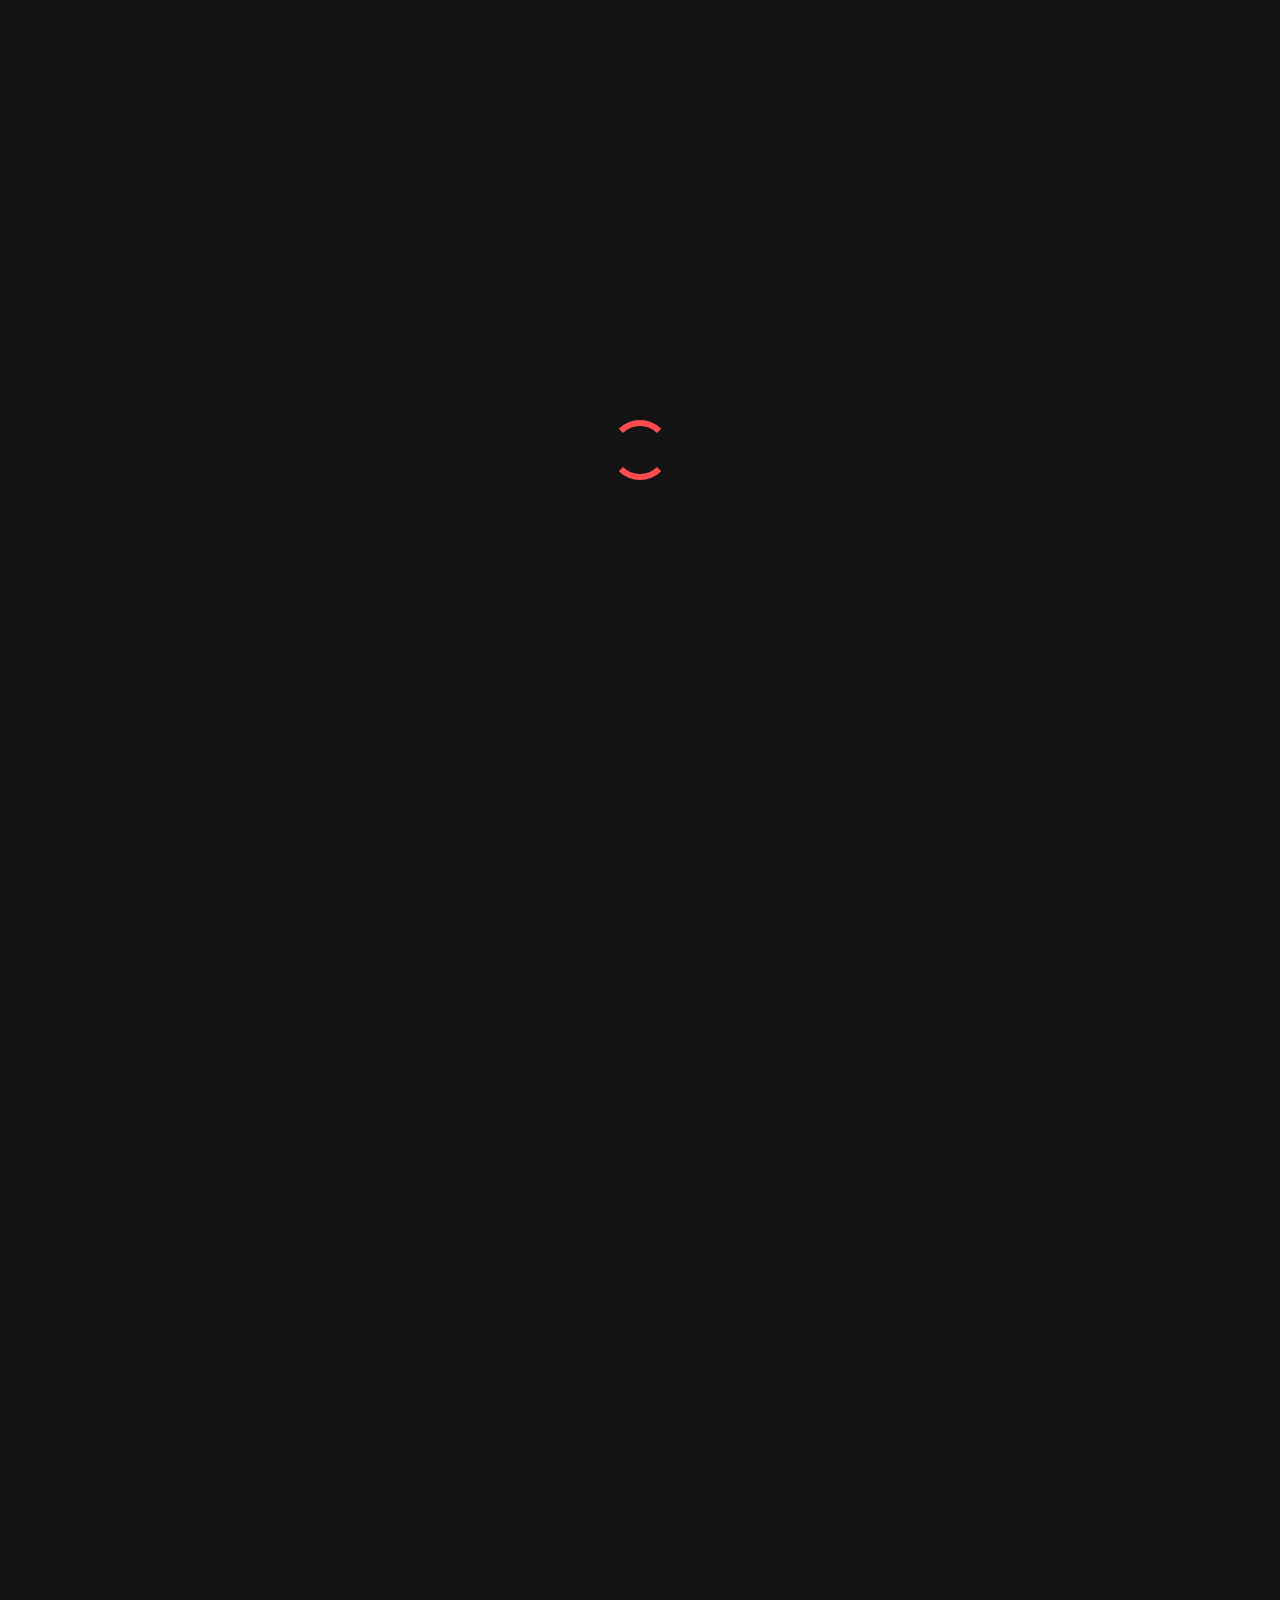
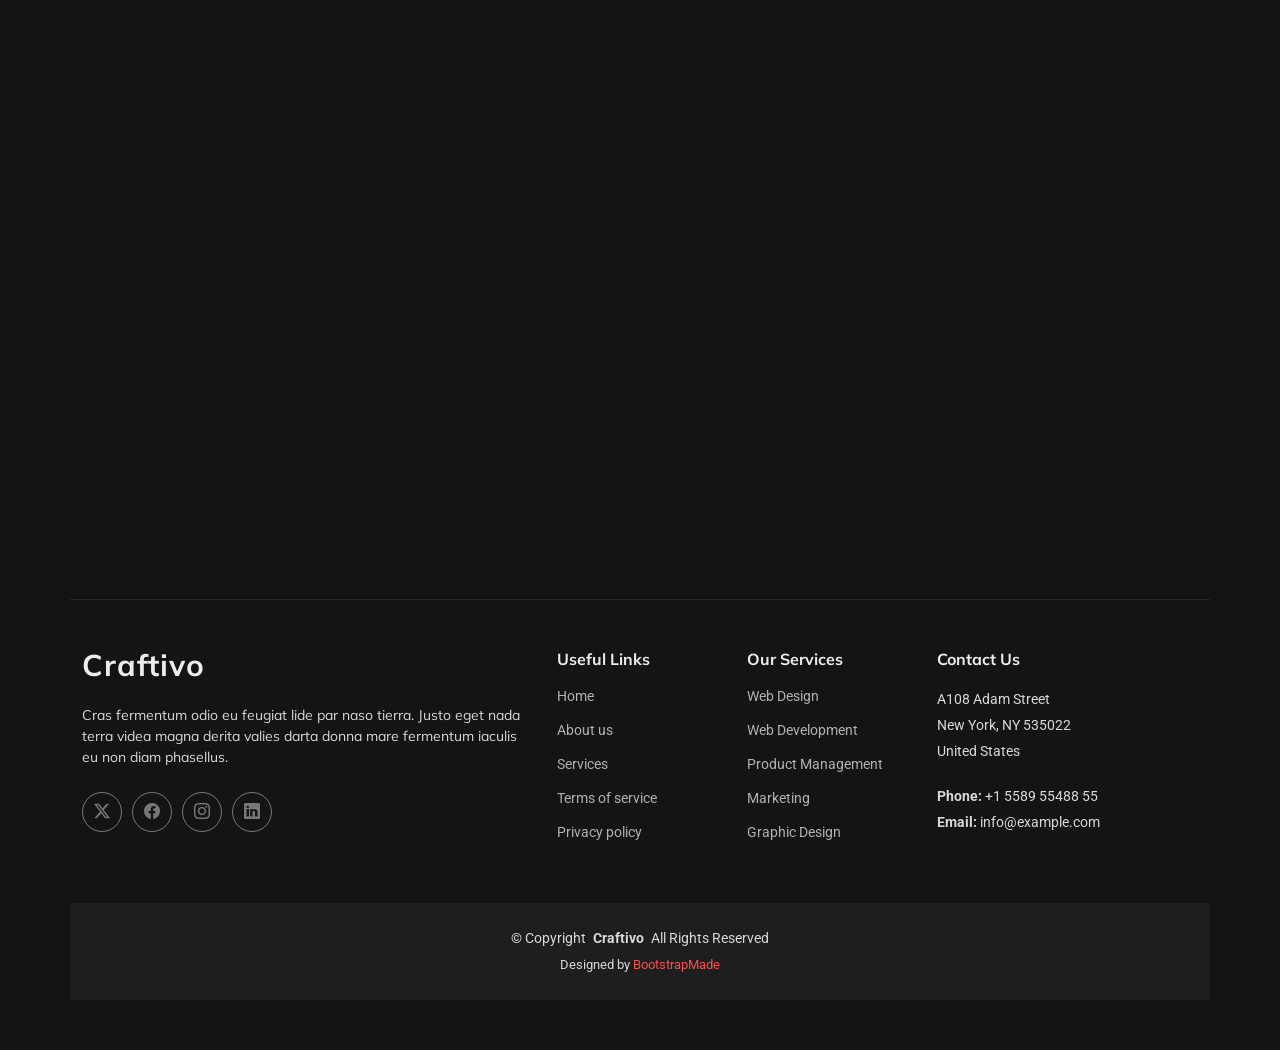
==== service-details.html @ 7c4aa11c "first commit" ====
<!DOCTYPE html>
<html lang="en">

<head>
  <meta charset="utf-8">
  <meta content="width=device-width, initial-scale=1.0" name="viewport">
  <title>Service Details - Craftivo Bootstrap Template</title>
  <meta name="description" content="">
  <meta name="keywords" content="">

  <!-- Favicons -->
  <link href="assets/img/favicon.png" rel="icon">
  <link href="assets/img/apple-touch-icon.png" rel="apple-touch-icon">

  <!-- Fonts -->
  <link href="https://fonts.googleapis.com" rel="preconnect">
  <link href="https://fonts.gstatic.com" rel="preconnect" crossorigin>
  <link href="https://fonts.googleapis.com/css2?family=Roboto:ital,wght@0,100;0,300;0,400;0,500;0,700;0,900;1,100;1,300;1,400;1,500;1,700;1,900&family=Raleway:ital,wght@0,100;0,200;0,300;0,400;0,500;0,600;0,700;0,800;0,900;1,100;1,200;1,300;1,400;1,500;1,600;1,700;1,800;1,900&family=Mulish:ital,wght@0,200;0,300;0,400;0,500;0,600;0,700;0,800;0,900;1,200;1,300;1,400;1,500;1,600;1,700;1,800;1,900&display=swap" rel="stylesheet">

  <!-- Vendor CSS Files -->
  <link href="assets/vendor/bootstrap/css/bootstrap.min.css" rel="stylesheet">
  <link href="assets/vendor/bootstrap-icons/bootstrap-icons.css" rel="stylesheet">
  <link href="assets/vendor/aos/aos.css" rel="stylesheet">
  <link href="assets/vendor/glightbox/css/glightbox.min.css" rel="stylesheet">
  <link href="assets/vendor/swiper/swiper-bundle.min.css" rel="stylesheet">

  <!-- Main CSS File -->
  <link href="assets/css/main.css" rel="stylesheet">

  <!-- =======================================================
  * Template Name: Craftivo
  * Template URL: https://bootstrapmade.com/craftivo-bootstrap-portfolio-template/
  * Updated: Oct 04 2025 with Bootstrap v5.3.8
  * Author: BootstrapMade.com
  * License: https://bootstrapmade.com/license/
  ======================================================== -->
</head>

<body class="service-details-page">

  <header id="header" class="header d-flex align-items-center sticky-top">
    <div class="container-fluid container-xl position-relative d-flex align-items-center">

      <a href="index.html" class="logo d-flex align-items-center me-auto">
        <!-- Uncomment the line below if you also wish to use an image logo -->
        <!-- <img src="assets/img/logo.webp" alt=""> -->
        <h1 class="sitename">Craftivo</h1>
      </a>

      <nav id="navmenu" class="navmenu">
        <ul>
          <li><a href="#hero">Home</a></li>
          <li><a href="#about">About</a></li>
          <li><a href="#resume">Resume</a></li>
          <li><a href="#services">Services</a></li>
          <li><a href="#portfolio">Portfolio</a></li>
          <li class="dropdown"><a href="#"><span>Dropdown</span> <i class="bi bi-chevron-down toggle-dropdown"></i></a>
            <ul>
              <li><a href="#">Dropdown 1</a></li>
              <li class="dropdown"><a href="#"><span>Deep Dropdown</span> <i class="bi bi-chevron-down toggle-dropdown"></i></a>
                <ul>
                  <li><a href="#">Deep Dropdown 1</a></li>
                  <li><a href="#">Deep Dropdown 2</a></li>
                  <li><a href="#">Deep Dropdown 3</a></li>
                  <li><a href="#">Deep Dropdown 4</a></li>
                  <li><a href="#">Deep Dropdown 5</a></li>
                </ul>
              </li>
              <li><a href="#">Dropdown 2</a></li>
              <li><a href="#">Dropdown 3</a></li>
              <li><a href="#">Dropdown 4</a></li>
            </ul>
          </li>
          <li><a href="#contact">Contact</a></li>
        </ul>
        <i class="mobile-nav-toggle d-xl-none bi bi-list"></i>
      </nav>

      <a class="btn-getstarted" href="#about">Get Started</a>

    </div>
  </header>

  <main class="main">

    <!-- Page Title -->
    <div class="page-title light-background">
      <div class="container">
        <nav class="breadcrumbs">
          <ol>
            <li><a href="index.html">Home</a></li>
            <li class="current">Service Details</li>
          </ol>
        </nav>
        <h1>Service Details</h1>
      </div>
    </div><!-- End Page Title -->

    <!-- Service Details Section -->
    <section id="service-details" class="service-details section">

      <div class="container" data-aos="fade-up" data-aos-delay="100">

        <div class="row">

          <div class="col-lg-4 order-lg-2">

            <div class="sticky-sidebar">

              <div class="service-card" data-aos="fade-left" data-aos-delay="200">
                <div class="card-header">
                  <div class="service-icon">
                    <i class="bi bi-code-square"></i>
                  </div>
                  <h3>Web Development</h3>
                  <p class="service-tagline">Full-Stack Solutions</p>
                </div>
                <div class="card-body">
                  <div class="price-tag">
                    <span class="label">Starting at</span>
                    <span class="price">$2,500</span>
                  </div>
                  <ul class="quick-info">
                    <li>
                      <i class="bi bi-clock"></i>
                      <span>4-6 weeks delivery</span>
                    </li>
                    <li>
                      <i class="bi bi-arrow-repeat"></i>
                      <span>Unlimited revisions</span>
                    </li>
                    <li>
                      <i class="bi bi-shield-check"></i>
                      <span>60 days support</span>
                    </li>
                  </ul>
                  <div class="cta-buttons">
                    <a href="#" class="btn-primary">Start Project</a>
                    <a href="#" class="btn-secondary">Schedule Call</a>
                  </div>
                </div>
              </div>

              <div class="contact-card" data-aos="fade-left" data-aos-delay="300">
                <h4>Have Questions?</h4>
                <p>Let's discuss your project requirements and how I can help.</p>
                <div class="contact-methods">
                  <a href="mailto:hello@example.com" class="contact-item">
                    <i class="bi bi-envelope"></i>
                    <span>hello@example.com</span>
                  </a>
                  <a href="tel:+15551234567" class="contact-item">
                    <i class="bi bi-telephone"></i>
                    <span>+1 (555) 123-4567</span>
                  </a>
                </div>
              </div>

            </div>

          </div>

          <div class="col-lg-8 order-lg-1">

            <div class="service-overview" data-aos="fade-up" data-aos-delay="200">
              <div class="overview-header">
                <span class="badge">Premium Service</span>
                <h2>Professional Web Development That Drives Results</h2>
              </div>
              <p class="lead-text">Transform your digital presence with custom web solutions built to perform. I specialize in creating high-performance websites that combine stunning design with powerful functionality, delivering exceptional user experiences that convert visitors into customers.</p>
            </div>

            <div class="service-image-showcase" data-aos="zoom-in" data-aos-delay="300">
              <img src="assets/img/services/services-1.webp" alt="Web Development" class="img-fluid main-image">
              <div class="image-overlay">
                <div class="tech-stack">
                  <span class="tech-item">React</span>
                  <span class="tech-item">Node.js</span>
                  <span class="tech-item">MongoDB</span>
                </div>
              </div>
            </div>

            <div class="features-grid" data-aos="fade-up" data-aos-delay="400">
              <h3 class="section-heading">What You Get</h3>
              <div class="row g-4">
                <div class="col-md-6">
                  <div class="feature-box">
                    <div class="icon-wrapper">
                      <i class="bi bi-layers"></i>
                    </div>
                    <h4>Modern Architecture</h4>
                    <p>Scalable, maintainable code structure using the latest web technologies and best practices for long-term success.</p>
                  </div>
                </div>
                <div class="col-md-6">
                  <div class="feature-box">
                    <div class="icon-wrapper">
                      <i class="bi bi-speedometer2"></i>
                    </div>
                    <h4>Lightning Fast</h4>
                    <p>Optimized performance with lazy loading, code splitting, and CDN integration for instant page loads.</p>
                  </div>
                </div>
                <div class="col-md-6">
                  <div class="feature-box">
                    <div class="icon-wrapper">
                      <i class="bi bi-phone-landscape"></i>
                    </div>
                    <h4>Responsive Design</h4>
                    <p>Pixel-perfect layouts that adapt seamlessly across all devices, from mobile phones to large desktop screens.</p>
                  </div>
                </div>
                <div class="col-md-6">
                  <div class="feature-box">
                    <div class="icon-wrapper">
                      <i class="bi bi-graph-up"></i>
                    </div>
                    <h4>SEO Optimized</h4>
                    <p>Search engine friendly structure with semantic HTML, meta tags, and performance optimizations built in.</p>
                  </div>
                </div>
              </div>
            </div>

            <div class="workflow-section" data-aos="fade-up" data-aos-delay="500">
              <h3 class="section-heading">Development Workflow</h3>
              <div class="timeline">
                <div class="timeline-item">
                  <div class="timeline-marker">1</div>
                  <div class="timeline-content">
                    <h4>Strategy &amp; Planning</h4>
                    <p>Duis aute irure dolor in reprehenderit in voluptate velit esse cillum dolore eu fugiat nulla pariatur. Excepteur sint occaecat cupidatat non proident.</p>
                    <span class="duration">1 week</span>
                  </div>
                </div>
                <div class="timeline-item">
                  <div class="timeline-marker">2</div>
                  <div class="timeline-content">
                    <h4>Design &amp; Prototyping</h4>
                    <p>Sed ut perspiciatis unde omnis iste natus error sit voluptatem accusantium doloremque laudantium, totam rem aperiam eaque ipsa quae.</p>
                    <span class="duration">1-2 weeks</span>
                  </div>
                </div>
                <div class="timeline-item">
                  <div class="timeline-marker">3</div>
                  <div class="timeline-content">
                    <h4>Development &amp; Testing</h4>
                    <p>At vero eos et accusamus et iusto odio dignissimos ducimus qui blanditiis praesentium voluptatum deleniti atque corrupti quos dolores.</p>
                    <span class="duration">2-3 weeks</span>
                  </div>
                </div>
                <div class="timeline-item">
                  <div class="timeline-marker">4</div>
                  <div class="timeline-content">
                    <h4>Launch &amp; Optimization</h4>
                    <p>Quis autem vel eum iure reprehenderit qui in ea voluptate velit esse quam nihil molestiae consequatur vel illum qui dolorem.</p>
                    <span class="duration">1 week</span>
                  </div>
                </div>
              </div>
            </div>

            <div class="testimonial-section" data-aos="fade-up" data-aos-delay="600">
              <div class="testimonial-card">
                <div class="stars">
                  <i class="bi bi-star-fill"></i>
                  <i class="bi bi-star-fill"></i>
                  <i class="bi bi-star-fill"></i>
                  <i class="bi bi-star-fill"></i>
                  <i class="bi bi-star-fill"></i>
                </div>
                <blockquote>
                  "Nemo enim ipsam voluptatem quia voluptas sit aspernatur aut odit aut fugit, sed quia consequuntur magni dolores eos qui ratione voluptatem sequi nesciunt. Exceptional work and outstanding communication throughout."
                </blockquote>
                <div class="client-info">
                  <img src="assets/img/person/person-m-5.webp" alt="Michael Chen" class="client-avatar">
                  <div class="client-details">
                    <h5>Michael Chen</h5>
                    <p>Founder, TechStart Inc.</p>
                  </div>
                </div>
              </div>
            </div>

            <div class="tech-details" data-aos="fade-up" data-aos-delay="700">
              <h3 class="section-heading">Technologies &amp; Tools</h3>
              <div class="tech-categories">
                <div class="tech-category">
                  <h5>Frontend</h5>
                  <div class="tech-tags">
                    <span>React</span>
                    <span>Vue.js</span>
                    <span>TypeScript</span>
                    <span>Tailwind CSS</span>
                    <span>SASS</span>
                  </div>
                </div>
                <div class="tech-category">
                  <h5>Backend</h5>
                  <div class="tech-tags">
                    <span>Node.js</span>
                    <span>Express</span>
                    <span>Python</span>
                    <span>Django</span>
                    <span>REST API</span>
                  </div>
                </div>
                <div class="tech-category">
                  <h5>Database</h5>
                  <div class="tech-tags">
                    <span>MongoDB</span>
                    <span>PostgreSQL</span>
                    <span>Redis</span>
                    <span>Firebase</span>
                  </div>
                </div>
              </div>
            </div>

          </div>

        </div>

      </div>

    </section><!-- /Service Details Section -->

  </main>

  <footer id="footer" class="footer">

    <div class="container footer-top">
      <div class="row gy-4">
        <div class="col-lg-5 col-md-12 footer-about">
          <a href="index.html" class="logo d-flex align-items-center">
            <span class="sitename">Craftivo</span>
          </a>
          <p>Cras fermentum odio eu feugiat lide par naso tierra. Justo eget nada terra videa magna derita valies darta donna mare fermentum iaculis eu non diam phasellus.</p>
          <div class="social-links d-flex mt-4">
            <a href=""><i class="bi bi-twitter-x"></i></a>
            <a href=""><i class="bi bi-facebook"></i></a>
            <a href=""><i class="bi bi-instagram"></i></a>
            <a href=""><i class="bi bi-linkedin"></i></a>
          </div>
        </div>

        <div class="col-lg-2 col-6 footer-links">
          <h4>Useful Links</h4>
          <ul>
            <li><a href="#">Home</a></li>
            <li><a href="#">About us</a></li>
            <li><a href="#">Services</a></li>
            <li><a href="#">Terms of service</a></li>
            <li><a href="#">Privacy policy</a></li>
          </ul>
        </div>

        <div class="col-lg-2 col-6 footer-links">
          <h4>Our Services</h4>
          <ul>
            <li><a href="#">Web Design</a></li>
            <li><a href="#">Web Development</a></li>
            <li><a href="#">Product Management</a></li>
            <li><a href="#">Marketing</a></li>
            <li><a href="#">Graphic Design</a></li>
          </ul>
        </div>

        <div class="col-lg-3 col-md-12 footer-contact text-center text-md-start">
          <h4>Contact Us</h4>
          <p>A108 Adam Street</p>
          <p>New York, NY 535022</p>
          <p>United States</p>
          <p class="mt-4"><strong>Phone:</strong> <span>+1 5589 55488 55</span></p>
          <p><strong>Email:</strong> <span>info@example.com</span></p>
        </div>

      </div>
    </div>

    <div class="container copyright text-center mt-4">
      <p>© <span>Copyright</span> <strong class="px-1 sitename">Craftivo</strong> <span>All Rights Reserved</span></p>
      <div class="credits">
        <!-- All the links in the footer should remain intact. -->
        <!-- You can delete the links only if you've purchased the pro version. -->
        <!-- Licensing information: https://bootstrapmade.com/license/ -->
        <!-- Purchase the pro version with working PHP/AJAX contact form: [buy-url] -->
        Designed by <a href="https://bootstrapmade.com/">BootstrapMade</a>
      </div>
    </div>

  </footer>

  <!-- Scroll Top -->
  <a href="#" id="scroll-top" class="scroll-top d-flex align-items-center justify-content-center"><i class="bi bi-arrow-up-short"></i></a>

  <!-- Preloader -->
  <div id="preloader"></div>

  <!-- Vendor JS Files -->
  <script src="assets/vendor/bootstrap/js/bootstrap.bundle.min.js"></script>
  <script src="assets/vendor/php-email-form/validate.js"></script>
  <script src="assets/vendor/aos/aos.js"></script>
  <script src="assets/vendor/typed.js/typed.umd.js"></script>
  <script src="assets/vendor/waypoints/noframework.waypoints.js"></script>
  <script src="assets/vendor/glightbox/js/glightbox.min.js"></script>
  <script src="assets/vendor/imagesloaded/imagesloaded.pkgd.min.js"></script>
  <script src="assets/vendor/isotope-layout/isotope.pkgd.min.js"></script>
  <script src="assets/vendor/swiper/swiper-bundle.min.js"></script>

  <!-- Main JS File -->
  <script src="assets/js/main.js"></script>

</body>

</html>
---- assets/css/main.css ----
/**
* Template Name: Craftivo
* Template URL: https://bootstrapmade.com/craftivo-bootstrap-portfolio-template/
* Updated: Oct 04 2025 with Bootstrap v5.3.8
* Author: BootstrapMade.com
* License: https://bootstrapmade.com/license/
*/

@charset "UTF-8";

/*--------------------------------------------------------------
# Font & Color Variables
# Help: https://bootstrapmade.com/color-system/
--------------------------------------------------------------*/
/* Fonts */
:root {
  --default-font: "Roboto",  system-ui, -apple-system, "Segoe UI", Roboto, "Helvetica Neue", Arial, "Noto Sans", "Liberation Sans", sans-serif, "Apple Color Emoji", "Segoe UI Emoji", "Segoe UI Symbol", "Noto Color Emoji";
  --heading-font: "Mulish",  sans-serif;
  --nav-font: "Raleway",  sans-serif;
}

/* Global Colors - The following color variables are used throughout the website. Updating them here will change the color scheme of the entire website */
:root { 
  --background-color: #141414; /* Background color for the entire website, including individual sections */
  --default-color: #d9d9d9; /* Default color used for the majority of the text content across the entire website */
  --heading-color: #ededed; /* Color for headings, subheadings and title throughout the website */
  --accent-color: #ff4d4f; /* Accent color that represents your brand on the website. It's used for buttons, links, and other elements that need to stand out */
  --surface-color: #1c1c1c; /* The surface color is used as a background of boxed elements within sections, such as cards, icon boxes, or other elements that require a visual separation from the global background. */
  --contrast-color: #ffffff; /* Contrast color for text, ensuring readability against backgrounds of accent, heading, or default colors. */
}

/* Nav Menu Colors - The following color variables are used specifically for the navigation menu. They are separate from the global colors to allow for more customization options */
:root {
  --nav-color: #d9d9d9;  /* The default color of the main navmenu links */
  --nav-hover-color: #ff4d4f; /* Applied to main navmenu links when they are hovered over or active */
  --nav-mobile-background-color: #2e2e2e; /* Used as the background color for mobile navigation menu */
  --nav-dropdown-background-color: #2e2e2e; /* Used as the background color for dropdown items that appear when hovering over primary navigation items */
  --nav-dropdown-color: #d9d9d9; /* Used for navigation links of the dropdown items in the navigation menu. */
  --nav-dropdown-hover-color: #ff4d4f; /* Similar to --nav-hover-color, this color is applied to dropdown navigation links when they are hovered over. */
}

/* Color Presets - These classes override global colors when applied to any section or element, providing reuse of the sam color scheme. */

.light-background {
  --background-color: rgba(41, 41, 41, 0.8);
  --surface-color: #484848;
}

.dark-background {
  --background-color: #060606;
  --default-color: #ffffff;
  --heading-color: #ffffff;
  --surface-color: #252525;
  --contrast-color: #ffffff;
}

/* Smooth scroll */
:root {
  scroll-behavior: smooth;
}

/*--------------------------------------------------------------
# General Styling & Shared Classes
--------------------------------------------------------------*/
body {
  color: var(--default-color);
  background-color: var(--background-color);
  font-family: var(--default-font);
}

a {
  color: var(--accent-color);
  text-decoration: none;
  transition: 0.3s;
}

a:hover {
  color: color-mix(in srgb, var(--accent-color), transparent 25%);
  text-decoration: none;
}

h1,
h2,
h3,
h4,
h5,
h6 {
  color: var(--heading-color);
  font-family: var(--heading-font);
}

/* PHP Email Form Messages
------------------------------*/
.php-email-form .error-message {
  display: none;
  background: #df1529;
  color: #ffffff;
  text-align: left;
  padding: 15px;
  margin-bottom: 24px;
  font-weight: 600;
}

.php-email-form .sent-message {
  display: none;
  color: #ffffff;
  background: #059652;
  text-align: center;
  padding: 15px;
  margin-bottom: 24px;
  font-weight: 600;
}

.php-email-form .loading {
  display: none;
  background: var(--surface-color);
  text-align: center;
  padding: 15px;
  margin-bottom: 24px;
}

.php-email-form .loading:before {
  content: "";
  display: inline-block;
  border-radius: 50%;
  width: 24px;
  height: 24px;
  margin: 0 10px -6px 0;
  border: 3px solid var(--accent-color);
  border-top-color: var(--surface-color);
  animation: php-email-form-loading 1s linear infinite;
}

@keyframes php-email-form-loading {
  0% {
    transform: rotate(0deg);
  }

  100% {
    transform: rotate(360deg);
  }
}

/*--------------------------------------------------------------
# Global Header
--------------------------------------------------------------*/
.header {
  --heading-color: #ffffff;
  color: var(--default-color);
  background-color: var(--background-color);
  padding: 15px 0;
  transition: all 0.5s;
  z-index: 997;
}

.header .logo {
  line-height: 1;
}

.header .logo img {
  max-height: 36px;
  margin-right: 8px;
}

.header .logo h1 {
  font-size: 30px;
  margin: 0;
  font-weight: 400;
  color: var(--heading-color);
}

.header .btn-getstarted,
.header .btn-getstarted:focus {
  color: var(--contrast-color);
  background: var(--accent-color);
  font-size: 14px;
  padding: 8px 25px;
  margin: 0 0 0 30px;
  border-radius: 50px;
  transition: 0.3s;
}

.header .btn-getstarted:hover,
.header .btn-getstarted:focus:hover {
  color: var(--contrast-color);
  background: color-mix(in srgb, var(--accent-color), transparent 15%);
}

@media (max-width: 1200px) {
  .header .logo {
    order: 1;
  }

  .header .btn-getstarted {
    order: 2;
    margin: 0 15px 0 0;
    padding: 6px 15px;
  }

  .header .navmenu {
    order: 3;
  }
}

.scrolled .header {
  box-shadow: 0px 0 18px rgba(0, 0, 0, 0.1);
}

/* Global Header on Scroll
------------------------------*/
.scrolled .header {
  --background-color: rgba(20, 20, 20, 0.8);
}

/* Index Page Header
------------------------------*/
.index-page .header {
  --background-color: rgba(255, 255, 255, 0);
}

/* Index Page Header on Scroll
------------------------------*/
.index-page.scrolled .header {
  --background-color: rgba(20, 20, 20, 0.8);
}

/*--------------------------------------------------------------
# Navigation Menu
--------------------------------------------------------------*/
/* Navmenu - Desktop */
@media (min-width: 1200px) {
  .navmenu {
    padding: 0;
  }

  .navmenu ul {
    margin: 0;
    padding: 0;
    display: flex;
    list-style: none;
    align-items: center;
  }

  .navmenu li {
    position: relative;
  }

  .navmenu a,
  .navmenu a:focus {
    color: var(--nav-color);
    padding: 18px 15px;
    font-size: 16px;
    font-family: var(--nav-font);
    font-weight: 600;
    display: flex;
    align-items: center;
    justify-content: space-between;
    white-space: nowrap;
    transition: 0.3s;
  }

  .navmenu a i,
  .navmenu a:focus i {
    font-size: 12px;
    line-height: 0;
    margin-left: 5px;
    transition: 0.3s;
  }

  .navmenu li:last-child a {
    padding-right: 0;
  }

  .navmenu li:hover>a,
  .navmenu .active,
  .navmenu .active:focus {
    color: var(--nav-hover-color);
  }

  .navmenu .dropdown ul {
    margin: 0;
    padding: 10px 0;
    background: var(--nav-dropdown-background-color);
    display: block;
    position: absolute;
    visibility: hidden;
    left: 14px;
    top: 130%;
    opacity: 0;
    transition: 0.3s;
    border-radius: 4px;
    z-index: 99;
    box-shadow: 0px 0px 30px rgba(0, 0, 0, 0.1);
  }

  .navmenu .dropdown ul li {
    min-width: 200px;
  }

  .navmenu .dropdown ul a {
    padding: 10px 20px;
    font-size: 15px;
    text-transform: none;
    color: var(--nav-dropdown-color);
  }

  .navmenu .dropdown ul a i {
    font-size: 12px;
  }

  .navmenu .dropdown ul a:hover,
  .navmenu .dropdown ul .active:hover,
  .navmenu .dropdown ul li:hover>a {
    color: var(--nav-dropdown-hover-color);
  }

  .navmenu .dropdown:hover>ul {
    opacity: 1;
    top: 100%;
    visibility: visible;
  }

  .navmenu .dropdown .dropdown ul {
    top: 0;
    left: -90%;
    visibility: hidden;
  }

  .navmenu .dropdown .dropdown:hover>ul {
    opacity: 1;
    top: 0;
    left: -100%;
    visibility: visible;
  }
}

/* Navmenu - Mobile */
@media (max-width: 1199px) {
  .mobile-nav-toggle {
    color: var(--nav-color);
    font-size: 28px;
    line-height: 0;
    margin-right: 10px;
    cursor: pointer;
    transition: color 0.3s;
  }

  .navmenu {
    padding: 0;
    z-index: 9997;
  }

  .navmenu ul {
    display: none;
    list-style: none;
    position: absolute;
    inset: 60px 20px 20px 20px;
    padding: 10px 0;
    margin: 0;
    border-radius: 6px;
    background-color: var(--nav-mobile-background-color);
    overflow-y: auto;
    transition: 0.3s;
    z-index: 9998;
    box-shadow: 0px 0px 30px rgba(0, 0, 0, 0.1);
  }

  .navmenu a,
  .navmenu a:focus {
    color: var(--nav-dropdown-color);
    padding: 10px 20px;
    font-family: var(--nav-font);
    font-size: 17px;
    font-weight: 500;
    display: flex;
    align-items: center;
    justify-content: space-between;
    white-space: nowrap;
    transition: 0.3s;
  }

  .navmenu a i,
  .navmenu a:focus i {
    font-size: 12px;
    line-height: 0;
    margin-left: 5px;
    width: 30px;
    height: 30px;
    display: flex;
    align-items: center;
    justify-content: center;
    border-radius: 50%;
    transition: 0.3s;
    background-color: color-mix(in srgb, var(--accent-color), transparent 90%);
  }

  .navmenu a i:hover,
  .navmenu a:focus i:hover {
    background-color: var(--accent-color);
    color: var(--contrast-color);
  }

  .navmenu a:hover,
  .navmenu .active,
  .navmenu .active:focus {
    color: var(--nav-dropdown-hover-color);
  }

  .navmenu .active i,
  .navmenu .active:focus i {
    background-color: var(--accent-color);
    color: var(--contrast-color);
    transform: rotate(180deg);
  }

  .navmenu .dropdown ul {
    position: static;
    display: none;
    z-index: 99;
    padding: 10px 0;
    margin: 10px 20px;
    background-color: var(--nav-dropdown-background-color);
    border: 1px solid color-mix(in srgb, var(--default-color), transparent 90%);
    box-shadow: none;
    transition: all 0.5s ease-in-out;
  }

  .navmenu .dropdown ul ul {
    background-color: rgba(33, 37, 41, 0.1);
  }

  .navmenu .dropdown>.dropdown-active {
    display: block;
    background-color: rgba(33, 37, 41, 0.03);
  }

  .mobile-nav-active {
    overflow: hidden;
  }

  .mobile-nav-active .mobile-nav-toggle {
    color: #fff;
    position: absolute;
    font-size: 32px;
    top: 15px;
    right: 15px;
    margin-right: 0;
    z-index: 9999;
  }

  .mobile-nav-active .navmenu {
    position: fixed;
    overflow: hidden;
    inset: 0;
    background: rgba(33, 37, 41, 0.8);
    transition: 0.3s;
  }

  .mobile-nav-active .navmenu>ul {
    display: block;
  }
}

/*--------------------------------------------------------------
# Global Footer
--------------------------------------------------------------*/
.footer {
  color: var(--default-color);
  background-color: var(--background-color);
  font-size: 14px;
  padding-bottom: 50px;
  position: relative;
}

.footer .footer-top {
  padding-top: 50px;
  border-top: 1px solid color-mix(in srgb, var(--default-color), transparent 90%);
}

.footer .footer-about .logo {
  line-height: 1;
  margin-bottom: 25px;
}

.footer .footer-about .logo img {
  max-height: 40px;
  margin-right: 6px;
}

.footer .footer-about .logo span {
  color: var(--heading-color);
  font-size: 30px;
  font-weight: 700;
  letter-spacing: 1px;
  font-family: var(--heading-font);
}

.footer .footer-about p {
  font-size: 14px;
  font-family: var(--heading-font);
}

.footer .social-links a {
  display: flex;
  align-items: center;
  justify-content: center;
  width: 40px;
  height: 40px;
  border-radius: 50%;
  border: 1px solid color-mix(in srgb, var(--default-color), transparent 50%);
  font-size: 16px;
  color: color-mix(in srgb, var(--default-color), transparent 50%);
  margin-right: 10px;
  transition: 0.3s;
}

.footer .social-links a:hover {
  color: var(--accent-color);
  border-color: var(--accent-color);
}

.footer h4 {
  font-size: 16px;
  font-weight: bold;
  position: relative;
  padding-bottom: 12px;
}

.footer .footer-links {
  margin-bottom: 30px;
}

.footer .footer-links ul {
  list-style: none;
  padding: 0;
  margin: 0;
}

.footer .footer-links ul i {
  padding-right: 2px;
  font-size: 12px;
  line-height: 0;
}

.footer .footer-links ul li {
  padding: 10px 0;
  display: flex;
  align-items: center;
}

.footer .footer-links ul li:first-child {
  padding-top: 0;
}

.footer .footer-links ul a {
  color: color-mix(in srgb, var(--default-color), transparent 20%);
  display: inline-block;
  line-height: 1;
}

.footer .footer-links ul a:hover {
  color: var(--accent-color);
}

.footer .footer-contact p {
  margin-bottom: 5px;
}

.footer .copyright {
  padding-top: 25px;
  padding-bottom: 25px;
  background-color: color-mix(in srgb, var(--default-color), transparent 95%);
}

.footer .copyright p {
  margin-bottom: 0;
}

.footer .credits {
  margin-top: 6px;
  font-size: 13px;
}

/*--------------------------------------------------------------
# Preloader
--------------------------------------------------------------*/
#preloader {
  position: fixed;
  inset: 0;
  z-index: 999999;
  overflow: hidden;
  background: var(--background-color);
  transition: all 0.6s ease-out;
}

#preloader:before {
  content: "";
  position: fixed;
  top: calc(50% - 30px);
  left: calc(50% - 30px);
  border: 6px solid #ffffff;
  border-color: var(--accent-color) transparent var(--accent-color) transparent;
  border-radius: 50%;
  width: 60px;
  height: 60px;
  animation: animate-preloader 1.5s linear infinite;
}

@keyframes animate-preloader {
  0% {
    transform: rotate(0deg);
  }

  100% {
    transform: rotate(360deg);
  }
}

/*--------------------------------------------------------------
# Scroll Top Button
--------------------------------------------------------------*/
.scroll-top {
  position: fixed;
  visibility: hidden;
  opacity: 0;
  right: 15px;
  bottom: 15px;
  z-index: 99999;
  background-color: var(--accent-color);
  width: 40px;
  height: 40px;
  border-radius: 4px;
  transition: all 0.4s;
}

.scroll-top i {
  font-size: 24px;
  color: var(--contrast-color);
  line-height: 0;
}

.scroll-top:hover {
  background-color: color-mix(in srgb, var(--accent-color), transparent 20%);
  color: var(--contrast-color);
}

.scroll-top.active {
  visibility: visible;
  opacity: 1;
}

/*--------------------------------------------------------------
# Disable aos animation delay on mobile devices
--------------------------------------------------------------*/
@media screen and (max-width: 768px) {
  [data-aos-delay] {
    transition-delay: 0 !important;
  }
}

/*--------------------------------------------------------------
# Global Page Titles & Breadcrumbs
--------------------------------------------------------------*/
.page-title {
  color: var(--default-color);
  background-color: var(--background-color);
  padding: 20px 0;
  position: relative;
}

.page-title h1 {
  font-size: 28px;
  font-weight: 700;
  margin: 0;
}

.page-title .breadcrumbs ol {
  display: flex;
  flex-wrap: wrap;
  list-style: none;
  padding: 0 0 10px 0;
  margin: 0;
  font-size: 14px;
  font-weight: 400;
}

.page-title .breadcrumbs ol li+li {
  padding-left: 10px;
}

.page-title .breadcrumbs ol li+li::before {
  content: "/";
  display: inline-block;
  padding-right: 10px;
  color: color-mix(in srgb, var(--default-color), transparent 70%);
}

/*--------------------------------------------------------------
# Global Sections
--------------------------------------------------------------*/
section,
.section {
  color: var(--default-color);
  background-color: var(--background-color);
  padding: 60px 0;
  scroll-margin-top: 90px;
  overflow: clip;
}

@media (max-width: 1199px) {

  section,
  .section {
    scroll-margin-top: 66px;
  }
}

/*--------------------------------------------------------------
# Global Section Titles
--------------------------------------------------------------*/
.section-title {
  text-align: center;
  padding-bottom: 60px;
  position: relative;
}

.section-title h2 {
  font-size: 3.5rem;
  font-weight: 300;
  line-height: 1.2;
  color: var(--heading-color);
  margin-bottom: 1.5rem;
  letter-spacing: -1px;
}

@media (max-width: 768px) {
  .section-title h2 {
    font-size: 2.5rem;
  }
}

.section-title .subtitle {
  display: inline-block;
  font-size: 0.875rem;
  font-weight: 400;
  color: var(--accent-color);
  text-transform: uppercase;
  letter-spacing: 2px;
  margin-bottom: 1.5rem;
  position: relative;
}

.section-title .subtitle::after {
  content: "";
  position: absolute;
  bottom: -8px;
  left: 50%;
  transform: translateX(-50%);
  width: 40px;
  height: 1px;
  background: var(--accent-color);
}

.section-title p {
  font-size: 1.125rem;
  line-height: 1.8;
  color: color-mix(in srgb, var(--default-color), transparent 25%);
  max-width: 900px;
  margin: 0 auto;
  text-wrap: balance;
}

/*--------------------------------------------------------------
# Hero Section
--------------------------------------------------------------*/
.hero {
  padding-top: 80px;
  min-height: 100vh;
  position: relative;
  display: flex;
  align-items: center;
  justify-content: center;
  overflow: hidden;
  padding-bottom: 80px;
}

.hero img {
  position: absolute;
  inset: 0;
  display: block;
  width: 100%;
  height: 100%;
  object-fit: cover;
  z-index: 1;
}

.hero:before {
  content: "";
  background: color-mix(in srgb, var(--background-color), transparent 30%);
  position: absolute;
  inset: 0;
  z-index: 2;
  border-radius: 0;
}

.hero .container {
  position: relative;
  z-index: 3;
}

.hero h2 {
  margin: 0;
  font-size: 48px;
  font-weight: 700;
}

.hero p {
  margin: 10px 0 0 0;
  font-size: 24px;
  color: color-mix(in srgb, var(--default-color), transparent 20%);
}

.hero p span {
  color: var(--accent-color);
  letter-spacing: 1px;
  border-bottom: 2px solid var(--accent-color);
}

.hero .social-links {
  margin-top: 30px;
  display: flex;
  justify-content: center;
  gap: 15px;
}

.hero .social-links a {
  display: flex;
  align-items: center;
  justify-content: center;
  width: 50px;
  height: 50px;
  border-radius: 50%;
  background: color-mix(in srgb, var(--default-color), transparent 92%);
  color: var(--default-color);
  font-size: 20px;
  transition: 0.3s;
}

.hero .social-links a:hover {
  background: var(--accent-color);
  color: var(--contrast-color);
  transform: translateY(-3px);
}

@media (max-width: 768px) {
  .hero h2 {
    font-size: 32px;
  }

  .hero p {
    font-size: 20px;
  }
}

/*--------------------------------------------------------------
# About Section
--------------------------------------------------------------*/
.about {
  overflow: hidden;
  position: relative;
}

.about::before {
  content: "";
  position: absolute;
  top: -50%;
  right: -20%;
  width: 800px;
  height: 800px;
  background: radial-gradient(circle, color-mix(in srgb, var(--accent-color), transparent 85%) 0%, transparent 70%);
  border-radius: 50%;
  z-index: 0;
  pointer-events: none;
}

.about .container {
  position: relative;
  z-index: 1;
}

.about .profile-card {
  background: var(--surface-color);
  border-radius: 24px;
  padding: 40px;
  box-shadow: 0 8px 30px rgba(0, 0, 0, 0.08);
  position: sticky;
  top: 100px;
}

.about .profile-card .profile-header {
  text-align: center;
  padding-bottom: 30px;
  border-bottom: 1px solid color-mix(in srgb, var(--default-color), transparent 90%);
}

.about .profile-card .profile-header .profile-avatar {
  width: 140px;
  height: 140px;
  margin: 0 auto 24px;
  position: relative;
  border-radius: 50%;
  padding: 6px;
  background: linear-gradient(135deg, var(--accent-color), color-mix(in srgb, var(--accent-color), #ff6b9d 50%));
}

.about .profile-card .profile-header .profile-avatar img {
  width: 100%;
  height: 100%;
  object-fit: cover;
  border-radius: 50%;
  border: 4px solid var(--surface-color);
}

.about .profile-card .profile-header .profile-avatar .status-indicator {
  position: absolute;
  bottom: 8px;
  right: 8px;
  width: 24px;
  height: 24px;
  background: #10b981;
  border: 4px solid var(--surface-color);
  border-radius: 50%;
  animation: pulse 2s infinite;
}

.about .profile-card .profile-header h3 {
  font-size: 24px;
  font-weight: 700;
  margin-bottom: 8px;
  color: var(--heading-color);
}

.about .profile-card .profile-header .role {
  display: inline-block;
  font-size: 15px;
  color: var(--accent-color);
  font-weight: 500;
  margin-bottom: 16px;
}

.about .profile-card .profile-header .rating {
  display: flex;
  align-items: center;
  justify-content: center;
  gap: 4px;
  margin-top: 12px;
}

.about .profile-card .profile-header .rating i {
  color: #fbbf24;
  font-size: 16px;
}

.about .profile-card .profile-header .rating span {
  margin-left: 8px;
  font-weight: 600;
  color: var(--default-color);
  font-size: 15px;
}

.about .profile-card .profile-stats {
  display: grid;
  grid-template-columns: repeat(3, 1fr);
  gap: 20px;
  padding: 30px 0;
  border-bottom: 1px solid color-mix(in srgb, var(--default-color), transparent 90%);
}

.about .profile-card .profile-stats .stat-item {
  text-align: center;
}

.about .profile-card .profile-stats .stat-item h4 {
  font-size: 28px;
  font-weight: 700;
  color: var(--accent-color);
  margin-bottom: 6px;
}

.about .profile-card .profile-stats .stat-item p {
  font-size: 13px;
  color: color-mix(in srgb, var(--default-color), transparent 30%);
  text-transform: uppercase;
  letter-spacing: 0.5px;
  margin: 0;
}

.about .profile-card .profile-actions {
  display: flex;
  flex-direction: column;
  gap: 12px;
  padding: 30px 0;
  border-bottom: 1px solid color-mix(in srgb, var(--default-color), transparent 90%);
}

.about .profile-card .profile-actions a {
  display: flex;
  align-items: center;
  justify-content: center;
  gap: 10px;
  padding: 14px 24px;
  border-radius: 12px;
  font-weight: 600;
  font-size: 15px;
  text-decoration: none;
  transition: all 0.3s ease;
}

.about .profile-card .profile-actions a.btn-primary {
  background: var(--accent-color);
  color: var(--contrast-color);
}

.about .profile-card .profile-actions a.btn-primary:hover {
  background: color-mix(in srgb, var(--accent-color), #000 15%);
  transform: translateY(-2px);
  box-shadow: 0 6px 20px rgba(0, 0, 0, 0.15);
}

.about .profile-card .profile-actions a.btn-secondary {
  background: color-mix(in srgb, var(--accent-color), transparent 90%);
  color: var(--accent-color);
}

.about .profile-card .profile-actions a.btn-secondary:hover {
  background: color-mix(in srgb, var(--accent-color), transparent 85%);
}

.about .profile-card .profile-actions a i {
  font-size: 18px;
}

.about .profile-card .social-connect {
  display: flex;
  justify-content: center;
  gap: 12px;
  padding-top: 30px;
}

.about .profile-card .social-connect a {
  width: 44px;
  height: 44px;
  display: flex;
  align-items: center;
  justify-content: center;
  background: color-mix(in srgb, var(--default-color), transparent 94%);
  border-radius: 12px;
  color: var(--default-color);
  font-size: 18px;
  transition: all 0.3s ease;
}

.about .profile-card .social-connect a:hover {
  background: var(--accent-color);
  color: var(--contrast-color);
  transform: translateY(-3px);
}

.about .content-wrapper .bio-section {
  margin-bottom: 50px;
}

.about .content-wrapper .bio-section .section-tag {
  display: inline-block;
  padding: 6px 16px;
  background: color-mix(in srgb, var(--accent-color), transparent 90%);
  color: var(--accent-color);
  border-radius: 20px;
  font-size: 13px;
  font-weight: 600;
  text-transform: uppercase;
  letter-spacing: 0.5px;
  margin-bottom: 16px;
}

.about .content-wrapper .bio-section h2 {
  font-size: 36px;
  font-weight: 700;
  color: var(--heading-color);
  margin-bottom: 24px;
  line-height: 1.2;
}

.about .content-wrapper .bio-section p {
  font-size: 16px;
  line-height: 1.8;
  color: var(--default-color);
  margin-bottom: 16px;
}

.about .content-wrapper .bio-section p:last-child {
  margin-bottom: 0;
}

.about .content-wrapper .details-grid {
  display: grid;
  grid-template-columns: repeat(2, 1fr);
  gap: 24px;
  margin-bottom: 50px;
}

.about .content-wrapper .details-grid .detail-item {
  display: flex;
  align-items: center;
  gap: 16px;
  padding: 24px;
  background: var(--surface-color);
  border-radius: 16px;
  border: 1px solid color-mix(in srgb, var(--default-color), transparent 92%);
  transition: all 0.3s ease;
}

.about .content-wrapper .details-grid .detail-item:hover {
  border-color: var(--accent-color);
  transform: translateY(-3px);
  box-shadow: 0 8px 24px rgba(0, 0, 0, 0.08);
}

.about .content-wrapper .details-grid .detail-item i {
  font-size: 28px;
  color: var(--accent-color);
  flex-shrink: 0;
}

.about .content-wrapper .details-grid .detail-item .detail-content span {
  display: block;
  font-size: 13px;
  color: color-mix(in srgb, var(--default-color), transparent 40%);
  text-transform: uppercase;
  letter-spacing: 0.5px;
  margin-bottom: 4px;
}

.about .content-wrapper .details-grid .detail-item .detail-content strong {
  display: block;
  font-size: 16px;
  color: var(--heading-color);
  font-weight: 600;
}

.about .content-wrapper .skills-showcase .section-tag {
  display: inline-block;
  padding: 6px 16px;
  background: color-mix(in srgb, var(--accent-color), transparent 90%);
  color: var(--accent-color);
  border-radius: 20px;
  font-size: 13px;
  font-weight: 600;
  text-transform: uppercase;
  letter-spacing: 0.5px;
  margin-bottom: 16px;
}

.about .content-wrapper .skills-showcase h3 {
  font-size: 28px;
  font-weight: 700;
  color: var(--heading-color);
  margin-bottom: 32px;
}

.about .content-wrapper .skills-showcase .skills-list .skill-item {
  margin-bottom: 28px;
}

.about .content-wrapper .skills-showcase .skills-list .skill-item .skill-info {
  display: flex;
  justify-content: space-between;
  align-items: center;
  margin-bottom: 10px;
}

.about .content-wrapper .skills-showcase .skills-list .skill-item .skill-info .skill-name {
  font-size: 15px;
  font-weight: 600;
  color: var(--heading-color);
}

.about .content-wrapper .skills-showcase .skills-list .skill-item .skill-info .skill-percent {
  font-size: 15px;
  font-weight: 700;
  color: var(--accent-color);
}

.about .content-wrapper .skills-showcase .skills-list .skill-item .progress {
  height: 10px;
  border-radius: 10px;
  background: color-mix(in srgb, var(--default-color), transparent 94%);
  overflow: hidden;
}

.about .content-wrapper .skills-showcase .skills-list .skill-item .progress .progress-bar {
  width: 0;
  height: 100%;
  background: linear-gradient(90deg, var(--accent-color), color-mix(in srgb, var(--accent-color), #ff6b9d 50%));
  border-radius: 10px;
  transition: width 1.5s cubic-bezier(0.65, 0, 0.35, 1);
  position: relative;
}

.about .content-wrapper .skills-showcase .skills-list .skill-item .progress .progress-bar::after {
  content: "";
  position: absolute;
  top: 0;
  left: 0;
  right: 0;
  bottom: 0;
  background: linear-gradient(90deg, transparent, rgba(255, 255, 255, 0.4), transparent);
  animation: shimmer 2s infinite;
}

@keyframes pulse {

  0%,
  100% {
    opacity: 1;
  }

  50% {
    opacity: 0.6;
  }
}

@keyframes shimmer {
  0% {
    transform: translateX(-100%);
  }

  100% {
    transform: translateX(100%);
  }
}

@media (max-width: 992px) {
  .about .profile-card {
    position: static;
    margin-bottom: 40px;
  }

  .about .content-wrapper .bio-section h2 {
    font-size: 30px;
  }

  .about .content-wrapper .details-grid {
    grid-template-columns: 1fr;
  }

  .about .content-wrapper .skills-showcase h3 {
    font-size: 24px;
  }
}

@media (max-width: 576px) {
  .about .profile-card {
    padding: 30px 20px;
  }

  .about .profile-card .profile-header .profile-avatar {
    width: 120px;
    height: 120px;
  }

  .about .profile-card .profile-stats {
    grid-template-columns: repeat(3, 1fr);
    gap: 16px;
  }

  .about .profile-card .profile-stats .stat-item h4 {
    font-size: 24px;
  }

  .about .content-wrapper .bio-section h2 {
    font-size: 26px;
  }

  .about .content-wrapper .details-grid .detail-item {
    padding: 18px;
  }

  .about .content-wrapper .details-grid .detail-item i {
    font-size: 24px;
  }
}

/*--------------------------------------------------------------
# Resume Section
--------------------------------------------------------------*/
.resume .section-header {
  margin-bottom: 2.5rem;
}

.resume .section-header .header-content .section-badge {
  display: inline-block;
  background: linear-gradient(135deg, var(--accent-color), color-mix(in srgb, var(--accent-color), #6c5ce7 20%));
  color: var(--contrast-color);
  padding: 0.5rem 1.2rem;
  border-radius: 25px;
  font-size: 0.85rem;
  font-weight: 600;
  text-transform: uppercase;
  letter-spacing: 0.1em;
  margin-bottom: 1rem;
}

.resume .section-header .header-content h2 {
  font-size: 2.2rem;
  font-weight: 700;
  color: var(--heading-color);
  margin-bottom: 1rem;
  line-height: 1.2;
  letter-spacing: -0.02em;
}

.resume .section-header .header-content p {
  font-size: 1rem;
  line-height: 1.7;
  color: color-mix(in srgb, var(--default-color), transparent 35%);
  margin: 0;
}

.resume .experience-section .experience-cards {
  display: flex;
  flex-direction: column;
  gap: 1.5rem;
}

.resume .experience-section .experience-cards .exp-card {
  background: var(--surface-color);
  border-radius: 16px;
  padding: 2rem;
  border: 2px solid color-mix(in srgb, var(--default-color), transparent 95%);
  transition: all 0.3s ease;
  position: relative;
  overflow: hidden;
}

.resume .experience-section .experience-cards .exp-card::before {
  content: "";
  position: absolute;
  top: 0;
  left: 0;
  right: 0;
  height: 4px;
  background: linear-gradient(90deg, transparent, var(--accent-color), transparent);
  transform: translateX(-100%);
  transition: transform 0.3s ease;
}

.resume .experience-section .experience-cards .exp-card:hover {
  transform: translateY(-5px);
  border-color: color-mix(in srgb, var(--accent-color), transparent 80%);
  box-shadow: 0 15px 45px color-mix(in srgb, var(--default-color), transparent 85%);
}

.resume .experience-section .experience-cards .exp-card:hover::before {
  transform: translateX(0);
}

.resume .experience-section .experience-cards .exp-card.featured {
  border-color: color-mix(in srgb, var(--accent-color), transparent 70%);
  background: linear-gradient(135deg, var(--surface-color), color-mix(in srgb, var(--accent-color), transparent 95%));
}

.resume .experience-section .experience-cards .exp-card.featured::before {
  background: linear-gradient(90deg, var(--accent-color), color-mix(in srgb, var(--accent-color), #6c5ce7 20%), var(--accent-color));
}

.resume .experience-section .experience-cards .exp-card .card-header {
  display: flex;
  justify-content: space-between;
  align-items: center;
  margin-bottom: 1.5rem;
}

.resume .experience-section .experience-cards .exp-card .card-header .company-logo {
  width: 50px;
  height: 50px;
  background: linear-gradient(135deg, var(--accent-color), color-mix(in srgb, var(--accent-color), #6c5ce7 20%));
  border-radius: 12px;
  display: flex;
  align-items: center;
  justify-content: center;
}

.resume .experience-section .experience-cards .exp-card .card-header .company-logo i {
  font-size: 1.3rem;
  color: var(--contrast-color);
}

.resume .experience-section .experience-cards .exp-card .card-header .period-badge {
  background: color-mix(in srgb, var(--accent-color), transparent 85%);
  color: var(--accent-color);
  padding: 0.4rem 1rem;
  border-radius: 20px;
  font-size: 0.8rem;
  font-weight: 600;
  text-transform: uppercase;
  letter-spacing: 0.05em;
}

.resume .experience-section .experience-cards .exp-card .card-body h3 {
  font-size: 1.4rem;
  font-weight: 600;
  color: var(--heading-color);
  margin-bottom: 0.5rem;
  letter-spacing: -0.01em;
}

.resume .experience-section .experience-cards .exp-card .card-body .company-name {
  font-size: 1rem;
  color: color-mix(in srgb, var(--default-color), transparent 25%);
  font-weight: 500;
  margin-bottom: 0.3rem;
}

.resume .experience-section .experience-cards .exp-card .card-body .duration {
  display: inline-block;
  font-size: 0.9rem;
  color: var(--accent-color);
  font-weight: 600;
  background: color-mix(in srgb, var(--accent-color), transparent 90%);
  padding: 0.2rem 0.8rem;
  border-radius: 12px;
  margin-bottom: 1rem;
}

.resume .experience-section .experience-cards .exp-card .card-body .description {
  font-size: 0.95rem;
  line-height: 1.6;
  color: color-mix(in srgb, var(--default-color), transparent 35%);
  margin-bottom: 1.5rem;
}

.resume .experience-section .experience-cards .exp-card .card-body .skills-tags {
  display: flex;
  flex-wrap: wrap;
  gap: 0.5rem;
}

.resume .experience-section .experience-cards .exp-card .card-body .skills-tags .skill-tag {
  background: color-mix(in srgb, var(--accent-color), transparent 92%);
  color: var(--accent-color);
  padding: 0.3rem 0.8rem;
  border-radius: 15px;
  font-size: 0.8rem;
  font-weight: 500;
  border: 1px solid color-mix(in srgb, var(--accent-color), transparent 85%);
}

.resume .education-section .education-timeline .timeline-track {
  position: relative;
  padding-left: 2.5rem;
}

.resume .education-section .education-timeline .timeline-track::before {
  content: "";
  position: absolute;
  left: 10px;
  top: 0;
  bottom: 0;
  width: 2px;
  background: linear-gradient(180deg, var(--accent-color), color-mix(in srgb, var(--accent-color), transparent 50%));
}

.resume .education-section .education-timeline .timeline-track .timeline-item {
  position: relative;
  margin-bottom: 3rem;
}

.resume .education-section .education-timeline .timeline-track .timeline-item:last-child {
  margin-bottom: 0;
}

.resume .education-section .education-timeline .timeline-track .timeline-item .timeline-marker {
  position: absolute;
  left: -3.5rem;
  top: 0;
  width: 50px;
  height: 50px;
  background: linear-gradient(135deg, var(--accent-color), color-mix(in srgb, var(--accent-color), #6c5ce7 20%));
  border-radius: 50%;
  display: flex;
  align-items: center;
  justify-content: center;
  border: 4px solid var(--background-color);
  box-shadow: 0 0 0 3px color-mix(in srgb, var(--accent-color), transparent 80%);
}

.resume .education-section .education-timeline .timeline-track .timeline-item .timeline-marker i {
  font-size: 1.2rem;
  color: var(--contrast-color);
}

.resume .education-section .education-timeline .timeline-track .timeline-item .timeline-content {
  background: var(--surface-color);
  padding: 1.8rem;
  border-radius: 12px;
  border: 1px solid color-mix(in srgb, var(--default-color), transparent 95%);
  transition: all 0.3s ease;
}

.resume .education-section .education-timeline .timeline-track .timeline-item .timeline-content:hover {
  transform: translateX(5px);
  border-color: color-mix(in srgb, var(--accent-color), transparent 80%);
  box-shadow: 0 10px 30px color-mix(in srgb, var(--default-color), transparent 90%);
}

.resume .education-section .education-timeline .timeline-track .timeline-item .timeline-content .education-meta {
  display: flex;
  justify-content: space-between;
  align-items: center;
  margin-bottom: 1rem;
}

.resume .education-section .education-timeline .timeline-track .timeline-item .timeline-content .education-meta .year-range {
  font-size: 0.9rem;
  color: var(--accent-color);
  font-weight: 600;
  background: color-mix(in srgb, var(--accent-color), transparent 90%);
  padding: 0.3rem 0.8rem;
  border-radius: 15px;
}

.resume .education-section .education-timeline .timeline-track .timeline-item .timeline-content .education-meta .degree-level {
  font-size: 0.8rem;
  color: color-mix(in srgb, var(--default-color), transparent 40%);
  text-transform: uppercase;
  font-weight: 600;
  letter-spacing: 0.1em;
}

.resume .education-section .education-timeline .timeline-track .timeline-item .timeline-content h4 {
  font-size: 1.3rem;
  font-weight: 600;
  color: var(--heading-color);
  margin-bottom: 0.5rem;
  letter-spacing: -0.01em;
}

.resume .education-section .education-timeline .timeline-track .timeline-item .timeline-content .institution {
  font-size: 1rem;
  color: color-mix(in srgb, var(--default-color), transparent 25%);
  font-weight: 500;
  margin-bottom: 1rem;
}

.resume .education-section .education-timeline .timeline-track .timeline-item .timeline-content .description {
  font-size: 0.95rem;
  line-height: 1.6;
  color: color-mix(in srgb, var(--default-color), transparent 35%);
  margin-bottom: 1.2rem;
}

.resume .education-section .education-timeline .timeline-track .timeline-item .timeline-content .achievement {
  display: flex;
  align-items: center;
  gap: 0.5rem;
  background: color-mix(in srgb, var(--accent-color), transparent 92%);
  padding: 0.6rem 1rem;
  border-radius: 8px;
  border-left: 3px solid var(--accent-color);
}

.resume .education-section .education-timeline .timeline-track .timeline-item .timeline-content .achievement i {
  color: var(--accent-color);
  font-size: 1rem;
}

.resume .education-section .education-timeline .timeline-track .timeline-item .timeline-content .achievement span {
  font-size: 0.9rem;
  font-weight: 600;
  color: var(--accent-color);
}

.resume .education-section .education-timeline .timeline-track .timeline-item .timeline-content .certifications-list .cert-item {
  display: flex;
  justify-content: space-between;
  align-items: center;
  padding: 0.8rem 0;
  border-bottom: 1px solid color-mix(in srgb, var(--default-color), transparent 95%);
}

.resume .education-section .education-timeline .timeline-track .timeline-item .timeline-content .certifications-list .cert-item:last-child {
  border-bottom: none;
}

.resume .education-section .education-timeline .timeline-track .timeline-item .timeline-content .certifications-list .cert-item .cert-name {
  font-size: 0.9rem;
  color: var(--heading-color);
  font-weight: 500;
}

.resume .education-section .education-timeline .timeline-track .timeline-item .timeline-content .certifications-list .cert-item .cert-year {
  font-size: 0.8rem;
  color: var(--accent-color);
  font-weight: 600;
  background: color-mix(in srgb, var(--accent-color), transparent 90%);
  padding: 0.2rem 0.6rem;
  border-radius: 10px;
}

@media (max-width: 992px) {
  .resume .section-header {
    margin-bottom: 2rem;
  }

  .resume .section-header .header-content h2 {
    font-size: 2rem;
  }

  .resume .experience-section {
    margin-bottom: 3rem;
  }

  .resume .education-timeline .timeline-track .timeline-item .timeline-marker {
    width: 45px;
    height: 45px;
  }
}

@media (max-width: 768px) {
  .resume .section-header .header-content {
    text-align: center;
  }

  .resume .section-header .header-content h2 {
    font-size: 1.8rem;
  }

  .resume .experience-section .experience-cards .exp-card {
    padding: 1.5rem;
  }

  .resume .experience-section .experience-cards .exp-card .card-header .company-logo {
    width: 45px;
    height: 45px;
  }

  .resume .experience-section .experience-cards .exp-card .card-header .company-logo i {
    font-size: 1.2rem;
  }

  .resume .education-section .education-timeline .timeline-track {
    padding-left: 2rem;
  }

  .resume .education-section .education-timeline .timeline-track::before {
    left: 20px;
  }

  .resume .education-section .education-timeline .timeline-track .timeline-item .timeline-marker {
    left: -2.3rem;
    width: 40px;
    height: 40px;
  }

  .resume .education-section .education-timeline .timeline-track .timeline-item .timeline-marker i {
    font-size: 1rem;
  }

  .resume .education-section .education-timeline .timeline-track .timeline-item .timeline-content {
    padding: 1.5rem;
  }
}

@media (max-width: 576px) {
  .resume .section-header .header-content .section-badge {
    font-size: 0.8rem;
    padding: 0.4rem 1rem;
  }

  .resume .section-header .header-content h2 {
    font-size: 1.6rem;
  }

  .resume .experience-section .experience-cards .exp-card {
    padding: 1.2rem;
  }

  .resume .experience-section .experience-cards .exp-card .card-header {
    flex-direction: column;
    gap: 1rem;
    text-align: center;
  }

  .resume .education-section .education-timeline .timeline-track .timeline-item .timeline-content {
    padding: 1.2rem;
  }

  .resume .education-section .education-timeline .timeline-track .timeline-item .timeline-content .education-meta {
    flex-direction: column;
    gap: 0.5rem;
    align-items: flex-start;
  }

  .resume .education-section .education-timeline .timeline-track .timeline-item .timeline-content .certifications-list .cert-item {
    flex-direction: column;
    align-items: flex-start;
    gap: 0.3rem;
  }
}

/*--------------------------------------------------------------
# Services Section
--------------------------------------------------------------*/
.services .service-item {
  background: var(--surface-color);
  border: 2px solid color-mix(in srgb, var(--default-color), transparent 90%);
  border-radius: 16px;
  padding: 35px 25px;
  text-align: center;
  height: 100%;
  transition: all 0.3s ease;
  position: relative;
  overflow: hidden;
}

.services .service-item::before {
  content: "";
  position: absolute;
  top: 0;
  left: 0;
  width: 100%;
  height: 4px;
  background: linear-gradient(90deg, var(--accent-color), color-mix(in srgb, var(--accent-color), transparent 50%));
  transform: scaleX(0);
  transform-origin: left;
  transition: transform 0.3s ease;
}

.services .service-item:hover {
  border-color: var(--accent-color);
  transform: translateY(-5px);
  box-shadow: 0 15px 35px rgba(0, 0, 0, 0.1);
}

.services .service-item:hover::before {
  transform: scaleX(1);
}

.services .service-item:hover .icon-wrapper {
  background: var(--accent-color);
  color: var(--contrast-color);
  transform: rotate(5deg) scale(1.05);
}

.services .service-item:hover .read-more {
  color: var(--accent-color);
}

.services .service-item:hover .read-more i {
  transform: translateX(5px);
}

.services .service-item.featured {
  border-color: var(--accent-color);
  box-shadow: 0 10px 30px rgba(54, 144, 231, 0.15);
}

.services .service-item.featured::before {
  transform: scaleX(1);
}

.services .featured-tag {
  position: absolute;
  top: 15px;
  right: -30px;
  background: var(--accent-color);
  color: var(--contrast-color);
  padding: 5px 35px;
  font-size: 11px;
  font-weight: 700;
  text-transform: uppercase;
  letter-spacing: 1px;
  transform: rotate(45deg);
  box-shadow: 0 3px 10px rgba(54, 144, 231, 0.3);
}

.services .icon-wrapper {
  width: 70px;
  height: 70px;
  margin: 0 auto 20px;
  background: color-mix(in srgb, var(--accent-color), transparent 90%);
  color: var(--accent-color);
  border-radius: 12px;
  display: flex;
  align-items: center;
  justify-content: center;
  transition: all 0.3s ease;
}

.services .icon-wrapper i {
  font-size: 32px;
}

.services h4 {
  font-size: 20px;
  font-weight: 700;
  margin-bottom: 12px;
  color: var(--heading-color);
}

.services p {
  font-size: 14px;
  line-height: 1.6;
  color: color-mix(in srgb, var(--default-color), transparent 25%);
  margin-bottom: 20px;
}

.services .read-more {
  display: inline-flex;
  align-items: center;
  gap: 6px;
  color: var(--heading-color);
  font-weight: 600;
  font-size: 14px;
  text-decoration: none;
  transition: all 0.3s ease;
}

.services .read-more i {
  font-size: 14px;
  transition: transform 0.3s ease;
}

.services .cta-box {
  background: linear-gradient(135deg, var(--accent-color), color-mix(in srgb, var(--accent-color), #667eea 40%));
  border-radius: 20px;
  padding: 45px 50px;
  color: var(--contrast-color);
  position: relative;
  overflow: hidden;
}

.services .cta-box::before {
  content: "";
  position: absolute;
  top: -50%;
  right: -20%;
  width: 400px;
  height: 400px;
  background: color-mix(in srgb, var(--contrast-color), transparent 90%);
  border-radius: 50%;
  z-index: 0;
}

.services .cta-box .row {
  position: relative;
  z-index: 1;
}

.services .cta-box h3 {
  font-size: 26px;
  font-weight: 700;
  margin-bottom: 10px;
  color: var(--contrast-color);
}

.services .cta-box p {
  font-size: 15px;
  margin-bottom: 0;
  color: color-mix(in srgb, var(--contrast-color), transparent 15%);
}

.services .cta-box .cta-btn {
  display: inline-block;
  background: var(--contrast-color);
  color: var(--accent-color);
  padding: 14px 35px;
  border-radius: 50px;
  font-weight: 700;
  font-size: 15px;
  text-decoration: none;
  transition: all 0.3s ease;
  box-shadow: 0 8px 20px rgba(0, 0, 0, 0.15);
}

.services .cta-box .cta-btn:hover {
  transform: translateY(-3px);
  box-shadow: 0 12px 30px rgba(0, 0, 0, 0.25);
  color: var(--accent-color);
}

@media (max-width: 992px) {
  .services .cta-box {
    padding: 35px 30px;
  }

  .services .cta-box h3 {
    font-size: 22px;
    margin-bottom: 8px;
  }

  .services .cta-box p {
    font-size: 14px;
    margin-bottom: 20px;
  }

  .services .cta-box .cta-btn {
    margin-top: 10px;
  }
}

@media (max-width: 768px) {
  .services .service-item {
    padding: 30px 20px;
    margin-bottom: 20px;
  }

  .services .icon-wrapper {
    width: 60px;
    height: 60px;
    margin-bottom: 18px;
  }

  .services .icon-wrapper i {
    font-size: 28px;
  }

  .services h4 {
    font-size: 18px;
  }

  .services p {
    font-size: 13px;
  }

  .services .cta-box {
    padding: 30px 25px;
    text-align: center;
  }

  .services .cta-box::before {
    width: 300px;
    height: 300px;
  }
}

/*--------------------------------------------------------------
# Portfolio Section
--------------------------------------------------------------*/
.portfolio .portfolio-filters {
  display: flex;
  justify-content: center;
  flex-wrap: wrap;
  gap: 12px;
  margin-bottom: 50px;
  padding: 0;
  list-style: none;
}

@media (max-width: 768px) {
  .portfolio .portfolio-filters {
    gap: 8px;
    margin-bottom: 35px;
  }
}

.portfolio .portfolio-filters li {
  padding: 10px 20px;
  font-size: 14px;
  font-weight: 500;
  border-radius: 6px;
  cursor: pointer;
  transition: all 0.3s ease;
  background-color: transparent;
  color: var(--default-color);
  border: 1px solid color-mix(in srgb, var(--default-color), transparent 80%);
}

@media (max-width: 768px) {
  .portfolio .portfolio-filters li {
    padding: 8px 16px;
    font-size: 13px;
  }
}

.portfolio .portfolio-filters li:hover {
  color: var(--accent-color);
  border-color: var(--accent-color);
}

.portfolio .portfolio-filters li.filter-active {
  background-color: var(--accent-color);
  color: var(--contrast-color);
  border-color: var(--accent-color);
}

.portfolio .portfolio-card {
  position: relative;
  margin-bottom: 30px;
}

.portfolio .portfolio-card .portfolio-image-container {
  position: relative;
  overflow: hidden;
  border-radius: 8px;
  aspect-ratio: 4/3;
}

.portfolio .portfolio-card .portfolio-image-container img {
  width: 100%;
  height: 100%;
  object-fit: cover;
  transition: transform 0.5s ease;
}

.portfolio .portfolio-card .portfolio-image-container .portfolio-overlay {
  position: absolute;
  top: 0;
  left: 0;
  right: 0;
  bottom: 0;
  background: linear-gradient(to bottom, transparent 0%, rgba(0, 0, 0, 0.8) 100%);
  opacity: 0;
  transition: opacity 0.3s ease;
  display: flex;
  flex-direction: column;
  justify-content: space-between;
  padding: 25px;
}

.portfolio .portfolio-card .portfolio-image-container .portfolio-overlay .portfolio-info {
  align-self: flex-start;
}

.portfolio .portfolio-card .portfolio-image-container .portfolio-overlay .portfolio-info .project-category {
  display: inline-block;
  font-size: 12px;
  font-weight: 600;
  text-transform: uppercase;
  color: var(--accent-color);
  background-color: rgba(255, 255, 255, 0.9);
  padding: 4px 10px;
  border-radius: 4px;
  margin-bottom: 8px;
  letter-spacing: 0.5px;
}

.portfolio .portfolio-card .portfolio-image-container .portfolio-overlay .portfolio-info h4 {
  color: white;
  font-size: 18px;
  font-weight: 600;
  margin: 0;
  line-height: 1.3;
}

.portfolio .portfolio-card .portfolio-image-container .portfolio-overlay .portfolio-actions {
  display: flex;
  gap: 10px;
  align-self: flex-end;
}

.portfolio .portfolio-card .portfolio-image-container .portfolio-overlay .portfolio-actions a {
  width: 40px;
  height: 40px;
  background-color: rgba(255, 255, 255, 0.9);
  color: var(--accent-color);
  border-radius: 50%;
  display: flex;
  align-items: center;
  justify-content: center;
  font-size: 16px;
  transition: all 0.3s ease;
  text-decoration: none;
}

.portfolio .portfolio-card .portfolio-image-container .portfolio-overlay .portfolio-actions a:hover {
  background-color: var(--accent-color);
  color: var(--contrast-color);
  transform: scale(1.1);
}

.portfolio .portfolio-card .portfolio-meta {
  display: flex;
  justify-content: space-between;
  align-items: center;
  margin-top: 15px;
}

.portfolio .portfolio-card .portfolio-meta .project-tags {
  display: flex;
  gap: 8px;
}

.portfolio .portfolio-card .portfolio-meta .project-tags .tag {
  font-size: 11px;
  font-weight: 500;
  padding: 4px 10px;
  border-radius: 12px;
  background-color: color-mix(in srgb, var(--accent-color), transparent 90%);
  color: var(--accent-color);
  text-transform: uppercase;
  letter-spacing: 0.3px;
}

.portfolio .portfolio-card .portfolio-meta .project-year {
  font-size: 12px;
  font-weight: 500;
  color: color-mix(in srgb, var(--default-color), transparent 40%);
}

.portfolio .portfolio-card:hover .portfolio-image-container img {
  transform: scale(1.05);
}

.portfolio .portfolio-card:hover .portfolio-image-container .portfolio-overlay {
  opacity: 1;
}

.portfolio .portfolio-bottom {
  margin-top: 60px;
  padding-top: 40px;
  border-top: 1px solid color-mix(in srgb, var(--default-color), transparent 90%);
}

.portfolio .portfolio-bottom h3 {
  font-size: 24px;
  font-weight: 700;
  margin-bottom: 8px;
}

.portfolio .portfolio-bottom p {
  font-size: 16px;
  color: color-mix(in srgb, var(--default-color), transparent 30%);
  margin-bottom: 0;
}

.portfolio .portfolio-bottom .btn-accent {
  display: inline-block;
  padding: 12px 28px;
  background-color: var(--accent-color);
  color: var(--contrast-color);
  border-radius: 6px;
  font-weight: 600;
  font-size: 14px;
  text-decoration: none;
  transition: all 0.3s ease;
}

.portfolio .portfolio-bottom .btn-accent:hover {
  background-color: color-mix(in srgb, var(--accent-color), black 10%);
  transform: translateY(-2px);
  box-shadow: 0 5px 15px color-mix(in srgb, var(--accent-color), transparent 60%);
}

@media (max-width: 992px) {
  .portfolio .portfolio-bottom .col-lg-4 {
    text-align: center !important;
    margin-top: 20px;
  }
}

/*--------------------------------------------------------------
# Contact Section
--------------------------------------------------------------*/
.contact .info-item {
  background: var(--surface-color);
  padding: 30px;
  border-radius: 10px;
  border: 1px solid color-mix(in srgb, var(--default-color), transparent 90%);
  margin-bottom: 20px;
  display: flex;
  align-items: flex-start;
  transition: 0.3s;
}

.contact .info-item:hover {
  border-color: var(--accent-color);
  box-shadow: 0 5px 20px color-mix(in srgb, var(--default-color), transparent 90%);
}

.contact .info-item .icon-wrapper {
  width: 50px;
  height: 50px;
  background: color-mix(in srgb, var(--accent-color), transparent 90%);
  border-radius: 50%;
  display: flex;
  align-items: center;
  justify-content: center;
  margin-right: 20px;
  flex-shrink: 0;
  transition: 0.3s;
}

.contact .info-item .icon-wrapper i {
  color: var(--accent-color);
  font-size: 24px;
  transition: 0.3s;
}

.contact .info-item:hover .icon-wrapper {
  background: var(--accent-color);
}

.contact .info-item:hover .icon-wrapper i {
  color: var(--contrast-color);
}

.contact .info-item h3 {
  font-size: 18px;
  font-weight: 700;
  margin-bottom: 5px;
  color: var(--heading-color);
}

.contact .info-item p {
  margin: 0;
  font-size: 14px;
  color: var(--default-color);
}

.contact .php-email-form {
  background: var(--surface-color);
  padding: 40px;
  border-radius: 10px;
  border: 1px solid color-mix(in srgb, var(--default-color), transparent 90%);
}

.contact .php-email-form .form-control {
  color: var(--default-color);
  background-color: var(--surface-color);
  border: 1px solid color-mix(in srgb, var(--default-color), transparent 80%);
  padding: 12px 15px;
  font-size: 14px;
  border-radius: 5px;
  transition: 0.3s;
}

.contact .php-email-form .form-control:focus {
  border-color: var(--accent-color);
  box-shadow: 0 0 0 0.2rem color-mix(in srgb, var(--accent-color), transparent 80%);
}

.contact .php-email-form .form-control::placeholder {
  color: color-mix(in srgb, var(--default-color), transparent 70%);
}

.contact .php-email-form textarea.form-control {
  min-height: 120px;
}

.contact .php-email-form button[type=submit] {
  background: var(--accent-color);
  color: var(--contrast-color);
  border: none;
  padding: 12px 40px;
  font-size: 16px;
  font-weight: 600;
  border-radius: 5px;
  cursor: pointer;
  transition: 0.3s;
}

.contact .php-email-form button[type=submit]:hover {
  background: color-mix(in srgb, var(--accent-color), transparent 20%);
  transform: translateY(-2px);
}

@media (max-width: 768px) {
  .contact .info-item {
    padding: 20px;
  }

  .contact .info-item .icon-wrapper {
    width: 40px;
    height: 40px;
    margin-right: 15px;
  }

  .contact .info-item .icon-wrapper i {
    font-size: 20px;
  }

  .contact .info-item h3 {
    font-size: 16px;
  }

  .contact .php-email-form {
    padding: 30px 20px;
  }
}

/*--------------------------------------------------------------
# Portfolio Details Section
--------------------------------------------------------------*/
.portfolio-details .portfolio-details-slider {
  border-radius: 12px;
  overflow: hidden;
  box-shadow: 0 10px 30px rgba(0, 0, 0, 0.1);
  margin-bottom: 40px;
}

.portfolio-details .portfolio-details-slider img {
  width: 100%;
  height: auto;
  display: block;
}

.portfolio-details .swiper-wrapper {
  height: auto !important;
}

.portfolio-details .swiper-pagination {
  position: relative;
  margin-top: 20px;
  bottom: 0;
}

.portfolio-details .swiper-pagination .swiper-pagination-bullet {
  width: 12px;
  height: 12px;
  background-color: color-mix(in srgb, var(--default-color), transparent 70%);
  opacity: 1;
  transition: all 0.3s;
}

.portfolio-details .swiper-pagination .swiper-pagination-bullet-active {
  background-color: var(--accent-color);
  width: 30px;
  border-radius: 6px;
}

.portfolio-details .portfolio-content h2 {
  font-size: 32px;
  font-weight: 700;
  margin-bottom: 20px;
  color: var(--heading-color);
}

.portfolio-details .portfolio-content .meta-info {
  display: flex;
  flex-wrap: wrap;
  gap: 20px;
  margin-bottom: 30px;
  padding-bottom: 20px;
  border-bottom: 2px solid color-mix(in srgb, var(--default-color), transparent 90%);
}

.portfolio-details .portfolio-content .meta-info span {
  font-size: 14px;
  color: color-mix(in srgb, var(--default-color), transparent 30%);
  display: flex;
  align-items: center;
  gap: 8px;
}

.portfolio-details .portfolio-content .meta-info span i {
  color: var(--accent-color);
  font-size: 16px;
}

.portfolio-details .portfolio-content h3 {
  font-size: 24px;
  font-weight: 700;
  margin-top: 40px;
  margin-bottom: 20px;
  color: var(--heading-color);
}

.portfolio-details .portfolio-content p {
  margin-bottom: 20px;
  line-height: 1.8;
}

.portfolio-details .portfolio-content .highlights-box {
  background: color-mix(in srgb, var(--accent-color), transparent 95%);
  border-left: 4px solid var(--accent-color);
  padding: 30px;
  border-radius: 8px;
  margin: 30px 0;
}

.portfolio-details .portfolio-content .highlights-box h4 {
  font-size: 20px;
  font-weight: 700;
  margin-bottom: 20px;
  color: var(--heading-color);
}

.portfolio-details .portfolio-content .highlights-box ul {
  list-style: none;
  padding: 0;
  margin: 0;
}

.portfolio-details .portfolio-content .highlights-box ul li {
  padding: 10px 0;
  display: flex;
  align-items: center;
  gap: 12px;
  font-size: 15px;
}

.portfolio-details .portfolio-content .highlights-box ul li i {
  color: var(--accent-color);
  font-size: 20px;
  flex-shrink: 0;
}

.portfolio-details .portfolio-content blockquote {
  background: var(--surface-color);
  border-radius: 12px;
  padding: 40px;
  margin: 40px 0;
  box-shadow: 0 5px 20px rgba(0, 0, 0, 0.05);
  position: relative;
}

.portfolio-details .portfolio-content blockquote .quote-icon {
  position: absolute;
  top: 20px;
  left: 20px;
  font-size: 48px;
  color: color-mix(in srgb, var(--accent-color), transparent 80%);
  line-height: 1;
}

.portfolio-details .portfolio-content blockquote p {
  font-size: 18px;
  font-style: italic;
  color: var(--default-color);
  margin-bottom: 25px;
  padding-left: 40px;
  line-height: 1.8;
}

.portfolio-details .portfolio-content blockquote .author {
  display: flex;
  align-items: center;
  gap: 15px;
  padding-left: 40px;
}

.portfolio-details .portfolio-content blockquote .author img {
  width: 60px;
  height: 60px;
  border-radius: 50%;
  object-fit: cover;
  border: 3px solid color-mix(in srgb, var(--accent-color), transparent 80%);
}

.portfolio-details .portfolio-content blockquote .author .author-info h5 {
  font-size: 16px;
  font-weight: 700;
  margin-bottom: 5px;
  color: var(--heading-color);
}

.portfolio-details .portfolio-content blockquote .author .author-info span {
  font-size: 14px;
  color: color-mix(in srgb, var(--default-color), transparent 40%);
}

.portfolio-details .sidebar .info-card,
.portfolio-details .sidebar .share-card,
.portfolio-details .sidebar .tags-card {
  background: var(--surface-color);
  border-radius: 12px;
  padding: 30px;
  margin-bottom: 30px;
  box-shadow: 0 5px 20px rgba(0, 0, 0, 0.05);
}

.portfolio-details .sidebar .info-card h3,
.portfolio-details .sidebar .share-card h3,
.portfolio-details .sidebar .tags-card h3 {
  font-size: 20px;
  font-weight: 700;
  margin-bottom: 25px;
  color: var(--heading-color);
  padding-bottom: 15px;
  border-bottom: 2px solid color-mix(in srgb, var(--accent-color), transparent 80%);
}

.portfolio-details .sidebar .info-card .info-item {
  display: flex;
  justify-content: space-between;
  align-items: flex-start;
  padding: 15px 0;
  border-bottom: 1px solid color-mix(in srgb, var(--default-color), transparent 90%);
}

.portfolio-details .sidebar .info-card .info-item:last-of-type {
  border-bottom: none;
  margin-bottom: 20px;
}

.portfolio-details .sidebar .info-card .info-item .label {
  font-weight: 600;
  font-size: 14px;
  color: var(--heading-color);
  text-transform: uppercase;
  letter-spacing: 0.5px;
}

.portfolio-details .sidebar .info-card .info-item .value {
  font-size: 14px;
  color: color-mix(in srgb, var(--default-color), transparent 20%);
  text-align: right;
  max-width: 60%;
}

.portfolio-details .sidebar .info-card .btn-primary {
  display: inline-flex;
  align-items: center;
  justify-content: center;
  gap: 10px;
  width: 100%;
  padding: 14px 30px;
  background: var(--accent-color);
  color: var(--contrast-color);
  border-radius: 8px;
  font-weight: 600;
  font-size: 15px;
  transition: all 0.3s;
  text-decoration: none;
}

.portfolio-details .sidebar .info-card .btn-primary:hover {
  background: color-mix(in srgb, var(--accent-color), transparent 15%);
  transform: translateY(-2px);
  box-shadow: 0 5px 15px rgba(0, 0, 0, 0.2);
}

.portfolio-details .sidebar .share-card .social-links {
  display: flex;
  gap: 12px;
}

.portfolio-details .sidebar .share-card .social-links a {
  display: flex;
  align-items: center;
  justify-content: center;
  width: 45px;
  height: 45px;
  border-radius: 8px;
  transition: all 0.3s;
  font-size: 18px;
}

.portfolio-details .sidebar .share-card .social-links a.facebook {
  background: color-mix(in srgb, #1877f2, transparent 90%);
  color: #1877f2;
}

.portfolio-details .sidebar .share-card .social-links a.facebook:hover {
  background: #1877f2;
  color: #ffffff;
}

.portfolio-details .sidebar .share-card .social-links a.twitter {
  background: color-mix(in srgb, #1da1f2, transparent 90%);
  color: #1da1f2;
}

.portfolio-details .sidebar .share-card .social-links a.twitter:hover {
  background: #1da1f2;
  color: #ffffff;
}

.portfolio-details .sidebar .share-card .social-links a.linkedin {
  background: color-mix(in srgb, #0077b5, transparent 90%);
  color: #0077b5;
}

.portfolio-details .sidebar .share-card .social-links a.linkedin:hover {
  background: #0077b5;
  color: #ffffff;
}

.portfolio-details .sidebar .share-card .social-links a.pinterest {
  background: color-mix(in srgb, #bd081c, transparent 90%);
  color: #bd081c;
}

.portfolio-details .sidebar .share-card .social-links a.pinterest:hover {
  background: #bd081c;
  color: #ffffff;
}

.portfolio-details .sidebar .tags-card .tags {
  display: flex;
  flex-wrap: wrap;
  gap: 10px;
}

.portfolio-details .sidebar .tags-card .tags a {
  padding: 8px 16px;
  background: color-mix(in srgb, var(--default-color), transparent 95%);
  color: var(--default-color);
  border-radius: 6px;
  font-size: 13px;
  font-weight: 500;
  transition: all 0.3s;
  text-decoration: none;
}

.portfolio-details .sidebar .tags-card .tags a:hover {
  background: var(--accent-color);
  color: var(--contrast-color);
  transform: translateY(-2px);
}

@media (max-width: 991px) {
  .portfolio-details .portfolio-content h2 {
    font-size: 28px;
  }

  .portfolio-details .portfolio-content h3 {
    font-size: 22px;
  }
}

@media (max-width: 767px) {
  .portfolio-details .portfolio-content .meta-info {
    flex-direction: column;
    gap: 10px;
  }

  .portfolio-details .portfolio-content blockquote {
    padding: 30px 20px;
  }

  .portfolio-details .portfolio-content blockquote .quote-icon {
    font-size: 36px;
  }

  .portfolio-details .portfolio-content blockquote p {
    font-size: 16px;
    padding-left: 20px;
  }

  .portfolio-details .portfolio-content blockquote .author {
    padding-left: 20px;
  }

  .portfolio-details .sidebar .info-card .info-item {
    flex-direction: column;
    gap: 8px;
  }

  .portfolio-details .sidebar .info-card .info-item .value {
    max-width: 100%;
    text-align: left;
  }
}

/*--------------------------------------------------------------
# Service Details Section
--------------------------------------------------------------*/
.service-details .sticky-sidebar {
  position: sticky;
  top: 2rem;
}

@media (max-width: 992px) {
  .service-details .sticky-sidebar {
    position: static;
    margin-top: 3rem;
  }
}

.service-details .service-card {
  background: linear-gradient(135deg, var(--surface-color) 0%, color-mix(in srgb, var(--surface-color), var(--accent-color) 3%) 100%);
  border-radius: 16px;
  overflow: hidden;
  box-shadow: 0 8px 32px color-mix(in srgb, var(--default-color), transparent 92%);
  margin-bottom: 2rem;
}

.service-details .service-card .card-header {
  background-color: var(--accent-color);
  color: var(--contrast-color);
  padding: 2.5rem 2rem;
  text-align: center;
}

.service-details .service-card .card-header .service-icon {
  width: 80px;
  height: 80px;
  background-color: color-mix(in srgb, var(--contrast-color), transparent 85%);
  border-radius: 50%;
  display: flex;
  align-items: center;
  justify-content: center;
  margin: 0 auto 1.5rem;
}

.service-details .service-card .card-header .service-icon i {
  font-size: 2.5rem;
  color: var(--contrast-color);
}

.service-details .service-card .card-header h3 {
  font-size: 1.8rem;
  font-weight: 600;
  margin-bottom: 0.5rem;
  color: var(--contrast-color);
}

.service-details .service-card .card-header .service-tagline {
  font-size: 0.95rem;
  opacity: 0.9;
  margin: 0;
}

.service-details .service-card .card-body {
  padding: 2rem;
}

.service-details .service-card .card-body .price-tag {
  text-align: center;
  padding: 1.5rem;
  background-color: color-mix(in srgb, var(--accent-color), transparent 95%);
  border-radius: 12px;
  margin-bottom: 2rem;
}

.service-details .service-card .card-body .price-tag .label {
  display: block;
  font-size: 0.85rem;
  color: color-mix(in srgb, var(--default-color), transparent 40%);
  text-transform: uppercase;
  letter-spacing: 1px;
  margin-bottom: 0.5rem;
}

.service-details .service-card .card-body .price-tag .price {
  display: block;
  font-size: 2.5rem;
  font-weight: 700;
  color: var(--accent-color);
  line-height: 1;
}

.service-details .service-card .card-body .quick-info {
  list-style: none;
  padding: 0;
  margin: 0 0 2rem;
}

.service-details .service-card .card-body .quick-info li {
  display: flex;
  align-items: center;
  gap: 1rem;
  padding: 1rem 0;
  border-bottom: 1px solid color-mix(in srgb, var(--default-color), transparent 92%);
}

.service-details .service-card .card-body .quick-info li:last-child {
  border-bottom: none;
}

.service-details .service-card .card-body .quick-info li i {
  font-size: 1.25rem;
  color: var(--accent-color);
  flex-shrink: 0;
}

.service-details .service-card .card-body .quick-info li span {
  font-size: 0.95rem;
  color: var(--default-color);
}

.service-details .service-card .card-body .cta-buttons {
  display: flex;
  flex-direction: column;
  gap: 1rem;
}

.service-details .service-card .card-body .cta-buttons a {
  text-align: center;
  padding: 1rem;
  border-radius: 8px;
  font-weight: 500;
  text-decoration: none;
  transition: all 0.3s ease;
}

.service-details .service-card .card-body .cta-buttons a.btn-primary {
  background-color: var(--accent-color);
  color: var(--contrast-color);
  box-shadow: 0 4px 12px color-mix(in srgb, var(--accent-color), transparent 60%);
}

.service-details .service-card .card-body .cta-buttons a.btn-primary:hover {
  background-color: color-mix(in srgb, var(--accent-color), black 15%);
  transform: translateY(-2px);
  box-shadow: 0 6px 20px color-mix(in srgb, var(--accent-color), transparent 50%);
}

.service-details .service-card .card-body .cta-buttons a.btn-secondary {
  background-color: transparent;
  color: var(--accent-color);
  border: 2px solid var(--accent-color);
}

.service-details .service-card .card-body .cta-buttons a.btn-secondary:hover {
  background-color: color-mix(in srgb, var(--accent-color), transparent 90%);
}

.service-details .contact-card {
  background-color: var(--surface-color);
  border-radius: 16px;
  padding: 2rem;
  box-shadow: 0 4px 16px color-mix(in srgb, var(--default-color), transparent 94%);
}

.service-details .contact-card h4 {
  font-size: 1.3rem;
  font-weight: 600;
  margin-bottom: 1rem;
}

.service-details .contact-card>p {
  font-size: 0.95rem;
  color: color-mix(in srgb, var(--default-color), transparent 30%);
  margin-bottom: 1.5rem;
  line-height: 1.6;
}

.service-details .contact-card .contact-methods {
  display: flex;
  flex-direction: column;
  gap: 1rem;
}

.service-details .contact-card .contact-methods .contact-item {
  display: flex;
  align-items: center;
  gap: 1rem;
  padding: 1rem;
  background-color: color-mix(in srgb, var(--default-color), transparent 97%);
  border-radius: 8px;
  text-decoration: none;
  color: var(--default-color);
  transition: all 0.3s ease;
}

.service-details .contact-card .contact-methods .contact-item i {
  font-size: 1.25rem;
  color: var(--accent-color);
}

.service-details .contact-card .contact-methods .contact-item span {
  font-size: 0.9rem;
}

.service-details .contact-card .contact-methods .contact-item:hover {
  background-color: color-mix(in srgb, var(--accent-color), transparent 90%);
  transform: translateX(5px);
}

.service-details .service-overview {
  margin-bottom: 3rem;
}

.service-details .service-overview .overview-header {
  margin-bottom: 1.5rem;
}

.service-details .service-overview .overview-header .badge {
  display: inline-block;
  padding: 0.5rem 1rem;
  background-color: color-mix(in srgb, var(--accent-color), transparent 85%);
  color: var(--accent-color);
  border-radius: 20px;
  font-size: 0.85rem;
  font-weight: 600;
  text-transform: uppercase;
  letter-spacing: 0.5px;
  margin-bottom: 1rem;
}

.service-details .service-overview .overview-header h2 {
  font-size: 2.5rem;
  font-weight: 700;
  line-height: 1.2;
  margin-bottom: 0;
}

@media (max-width: 768px) {
  .service-details .service-overview .overview-header h2 {
    font-size: 2rem;
  }
}

.service-details .service-overview .lead-text {
  font-size: 1.15rem;
  line-height: 1.8;
  color: color-mix(in srgb, var(--default-color), transparent 20%);
}

.service-details .service-image-showcase {
  position: relative;
  margin-bottom: 4rem;
  border-radius: 16px;
  overflow: hidden;
}

.service-details .service-image-showcase .main-image {
  width: 100%;
  display: block;
}

.service-details .service-image-showcase .image-overlay {
  position: absolute;
  bottom: 0;
  left: 0;
  right: 0;
  background: linear-gradient(to top, color-mix(in srgb, var(--default-color), transparent 20%), transparent);
  padding: 2rem;
}

.service-details .service-image-showcase .image-overlay .tech-stack {
  display: flex;
  gap: 1rem;
  flex-wrap: wrap;
}

.service-details .service-image-showcase .image-overlay .tech-stack .tech-item {
  padding: 0.5rem 1rem;
  background-color: color-mix(in srgb, var(--accent-color), transparent 10%);
  color: var(--contrast-color);
  border-radius: 6px;
  font-size: 0.85rem;
  font-weight: 500;
  backdrop-filter: blur(10px);
}

.service-details .features-grid {
  margin-bottom: 4rem;
}

.service-details .features-grid .section-heading {
  font-size: 2rem;
  font-weight: 600;
  margin-bottom: 2.5rem;
}

.service-details .features-grid .feature-box {
  background-color: var(--surface-color);
  padding: 2rem;
  border-radius: 12px;
  height: 100%;
  transition: all 0.3s ease;
  border: 1px solid color-mix(in srgb, var(--default-color), transparent 92%);
}

.service-details .features-grid .feature-box:hover {
  transform: translateY(-5px);
  box-shadow: 0 8px 24px color-mix(in srgb, var(--default-color), transparent 90%);
  border-color: color-mix(in srgb, var(--accent-color), transparent 80%);
}

.service-details .features-grid .feature-box:hover .icon-wrapper {
  background-color: var(--accent-color);
  color: var(--contrast-color);
}

.service-details .features-grid .feature-box .icon-wrapper {
  width: 60px;
  height: 60px;
  background-color: color-mix(in srgb, var(--accent-color), transparent 90%);
  color: var(--accent-color);
  border-radius: 12px;
  display: flex;
  align-items: center;
  justify-content: center;
  margin-bottom: 1.5rem;
  transition: all 0.3s ease;
}

.service-details .features-grid .feature-box .icon-wrapper i {
  font-size: 1.75rem;
}

.service-details .features-grid .feature-box h4 {
  font-size: 1.25rem;
  font-weight: 600;
  margin-bottom: 1rem;
}

.service-details .features-grid .feature-box p {
  font-size: 0.95rem;
  line-height: 1.7;
  color: color-mix(in srgb, var(--default-color), transparent 30%);
  margin: 0;
}

.service-details .workflow-section {
  margin-bottom: 4rem;
}

.service-details .workflow-section .section-heading {
  font-size: 2rem;
  font-weight: 600;
  margin-bottom: 3rem;
}

.service-details .workflow-section .timeline {
  position: relative;
  padding-left: 4rem;
}

.service-details .workflow-section .timeline::before {
  content: "";
  position: absolute;
  left: 1.5rem;
  top: 0;
  bottom: 0;
  width: 2px;
  background: linear-gradient(to bottom, var(--accent-color), color-mix(in srgb, var(--accent-color), transparent 80%));
}

.service-details .workflow-section .timeline .timeline-item {
  position: relative;
  margin-bottom: 3rem;
}

.service-details .workflow-section .timeline .timeline-item:last-child {
  margin-bottom: 0;
}

.service-details .workflow-section .timeline .timeline-item .timeline-marker {
  position: absolute;
  left: -4rem;
  top: 0;
  width: 3rem;
  height: 3rem;
  background-color: var(--accent-color);
  color: var(--contrast-color);
  border-radius: 50%;
  display: flex;
  align-items: center;
  justify-content: center;
  font-weight: 700;
  font-size: 1.1rem;
  box-shadow: 0 0 0 8px var(--background-color);
}

.service-details .workflow-section .timeline .timeline-item .timeline-content {
  background-color: var(--surface-color);
  padding: 2rem;
  border-radius: 12px;
  border-left: 3px solid var(--accent-color);
}

.service-details .workflow-section .timeline .timeline-item .timeline-content h4 {
  font-size: 1.3rem;
  font-weight: 600;
  margin-bottom: 1rem;
}

.service-details .workflow-section .timeline .timeline-item .timeline-content p {
  font-size: 0.95rem;
  line-height: 1.7;
  color: color-mix(in srgb, var(--default-color), transparent 30%);
  margin-bottom: 1rem;
}

.service-details .workflow-section .timeline .timeline-item .timeline-content .duration {
  display: inline-block;
  padding: 0.4rem 1rem;
  background-color: color-mix(in srgb, var(--accent-color), transparent 90%);
  color: var(--accent-color);
  border-radius: 20px;
  font-size: 0.85rem;
  font-weight: 600;
}

@media (max-width: 768px) {
  .service-details .workflow-section .timeline {
    padding-left: 3rem;
  }

  .service-details .workflow-section .timeline::before {
    left: 1rem;
  }

  .service-details .workflow-section .timeline .timeline-item .timeline-marker {
    left: -2.5rem;
    width: 2.5rem;
    height: 2.5rem;
    font-size: 1rem;
  }
}

.service-details .testimonial-section {
  margin-bottom: 4rem;
}

.service-details .testimonial-section .testimonial-card {
  background: linear-gradient(135deg, var(--surface-color) 0%, color-mix(in srgb, var(--surface-color), var(--accent-color) 3%) 100%);
  padding: 3rem;
  border-radius: 16px;
  box-shadow: 0 8px 32px color-mix(in srgb, var(--default-color), transparent 92%);
}

.service-details .testimonial-section .testimonial-card .stars {
  margin-bottom: 1.5rem;
}

.service-details .testimonial-section .testimonial-card .stars i {
  color: #ffc107;
  font-size: 1.25rem;
  margin-right: 0.25rem;
}

.service-details .testimonial-section .testimonial-card blockquote {
  font-size: 1.15rem;
  line-height: 1.8;
  font-style: italic;
  color: var(--default-color);
  margin-bottom: 2rem;
  position: relative;
  padding-left: 2rem;
}

.service-details .testimonial-section .testimonial-card blockquote::before {
  content: "“";
  position: absolute;
  left: 0;
  top: -10px;
  font-size: 4rem;
  color: var(--accent-color);
  opacity: 0.3;
  line-height: 1;
}

.service-details .testimonial-section .testimonial-card .client-info {
  display: flex;
  align-items: center;
  gap: 1.5rem;
}

.service-details .testimonial-section .testimonial-card .client-info .client-avatar {
  width: 70px;
  height: 70px;
  border-radius: 50%;
  object-fit: cover;
  border: 3px solid var(--accent-color);
}

.service-details .testimonial-section .testimonial-card .client-info .client-details h5 {
  font-size: 1.1rem;
  font-weight: 600;
  margin-bottom: 0.25rem;
}

.service-details .testimonial-section .testimonial-card .client-info .client-details p {
  font-size: 0.9rem;
  color: color-mix(in srgb, var(--default-color), transparent 40%);
  margin: 0;
}

.service-details .tech-details .section-heading {
  font-size: 2rem;
  font-weight: 600;
  margin-bottom: 2.5rem;
}

.service-details .tech-details .tech-categories {
  display: grid;
  gap: 2rem;
}

.service-details .tech-details .tech-categories .tech-category h5 {
  font-size: 1.1rem;
  font-weight: 600;
  margin-bottom: 1rem;
  color: var(--heading-color);
}

.service-details .tech-details .tech-categories .tech-category .tech-tags {
  display: flex;
  flex-wrap: wrap;
  gap: 0.75rem;
}

.service-details .tech-details .tech-categories .tech-category .tech-tags span {
  padding: 0.6rem 1.25rem;
  background-color: var(--surface-color);
  color: var(--default-color);
  border-radius: 8px;
  font-size: 0.9rem;
  font-weight: 500;
  border: 1px solid color-mix(in srgb, var(--default-color), transparent 90%);
  transition: all 0.3s ease;
}

.service-details .tech-details .tech-categories .tech-category .tech-tags span:hover {
  background-color: var(--accent-color);
  color: var(--contrast-color);
  border-color: var(--accent-color);
  transform: translateY(-2px);
}

/*--------------------------------------------------------------
# Terms Of Service Section
--------------------------------------------------------------*/
.terms-of-service .tos-header {
  margin-bottom: 60px;
}

.terms-of-service .tos-header .last-updated {
  display: inline-block;
  padding: 8px 20px;
  background-color: color-mix(in srgb, var(--accent-color), transparent 90%);
  border-radius: 30px;
  color: var(--accent-color);
  font-size: 0.95rem;
  margin-bottom: 20px;
}

.terms-of-service .tos-header h2 {
  font-size: 2.5rem;
  margin-bottom: 15px;
}

.terms-of-service .tos-header p {
  color: color-mix(in srgb, var(--default-color), transparent 30%);
  font-size: 1.1rem;
  max-width: 700px;
  margin: 0 auto;
}

.terms-of-service .tos-content .content-section {
  margin-bottom: 50px;
  scroll-margin-top: 100px;
}

.terms-of-service .tos-content .content-section:last-child {
  margin-bottom: 0;
}

.terms-of-service .tos-content .content-section h3 {
  font-size: 1.8rem;
  margin-bottom: 20px;
  color: var(--heading-color);
}

.terms-of-service .tos-content .content-section p {
  color: color-mix(in srgb, var(--default-color), transparent 20%);
  line-height: 1.7;
  margin-bottom: 20px;
}

.terms-of-service .tos-content .content-section p:last-child {
  margin-bottom: 0;
}

.terms-of-service .tos-content .content-section .info-box {
  display: flex;
  align-items: flex-start;
  gap: 15px;
  padding: 20px;
  background-color: color-mix(in srgb, var(--accent-color), transparent 95%);
  border-radius: 15px;
  margin-top: 20px;
}

.terms-of-service .tos-content .content-section .info-box i {
  font-size: 1.5rem;
  color: var(--accent-color);
  flex-shrink: 0;
}

.terms-of-service .tos-content .content-section .info-box p {
  margin: 0;
  font-size: 0.95rem;
}

.terms-of-service .tos-content .content-section .list-items {
  list-style: none;
  padding: 0;
  margin: 20px 0;
}

.terms-of-service .tos-content .content-section .list-items li {
  position: relative;
  padding-left: 25px;
  margin-bottom: 12px;
  color: color-mix(in srgb, var(--default-color), transparent 20%);
}

.terms-of-service .tos-content .content-section .list-items li:last-child {
  margin-bottom: 0;
}

.terms-of-service .tos-content .content-section .list-items li::before {
  content: "";
  position: absolute;
  left: 0;
  top: 10px;
  width: 6px;
  height: 6px;
  border-radius: 50%;
  background-color: var(--accent-color);
}

.terms-of-service .tos-content .content-section .alert-box {
  display: flex;
  gap: 20px;
  padding: 25px;
  background-color: var(--surface-color);
  border-radius: 15px;
  border-left: 4px solid var(--accent-color);
  margin-top: 20px;
}

.terms-of-service .tos-content .content-section .alert-box i {
  font-size: 2rem;
  color: var(--accent-color);
  flex-shrink: 0;
}

.terms-of-service .tos-content .content-section .alert-box .alert-content h5 {
  font-size: 1.1rem;
  margin-bottom: 8px;
}

.terms-of-service .tos-content .content-section .alert-box .alert-content p {
  margin: 0;
  font-size: 0.95rem;
}

.terms-of-service .tos-content .content-section .prohibited-list {
  display: grid;
  grid-template-columns: repeat(2, 1fr);
  gap: 20px;
  margin-top: 20px;
}

@media (max-width: 576px) {
  .terms-of-service .tos-content .content-section .prohibited-list {
    grid-template-columns: 1fr;
  }
}

.terms-of-service .tos-content .content-section .prohibited-list .prohibited-item {
  display: flex;
  align-items: center;
  gap: 12px;
  padding: 15px;
  background-color: var(--surface-color);
  border-radius: 12px;
}

.terms-of-service .tos-content .content-section .prohibited-list .prohibited-item i {
  color: #dc3545;
  font-size: 1.2rem;
}

.terms-of-service .tos-content .content-section .prohibited-list .prohibited-item span {
  font-size: 0.95rem;
  color: color-mix(in srgb, var(--default-color), transparent 20%);
}

.terms-of-service .tos-content .content-section .disclaimer-box {
  background-color: var(--surface-color);
  padding: 25px;
  border-radius: 15px;
  margin-top: 20px;
}

.terms-of-service .tos-content .content-section .disclaimer-box p {
  margin-bottom: 15px;
  font-weight: 500;
}

.terms-of-service .tos-content .content-section .disclaimer-box ul {
  list-style: none;
  padding: 0;
  margin: 0;
}

.terms-of-service .tos-content .content-section .disclaimer-box ul li {
  position: relative;
  padding-left: 25px;
  margin-bottom: 12px;
  color: color-mix(in srgb, var(--default-color), transparent 20%);
  font-size: 0.95rem;
}

.terms-of-service .tos-content .content-section .disclaimer-box ul li:last-child {
  margin-bottom: 0;
}

.terms-of-service .tos-content .content-section .disclaimer-box ul li::before {
  content: "•";
  position: absolute;
  left: 8px;
  color: var(--accent-color);
}

.terms-of-service .tos-content .content-section .notice-box {
  display: flex;
  align-items: center;
  gap: 15px;
  padding: 20px;
  background-color: color-mix(in srgb, var(--accent-color), transparent 95%);
  border-radius: 15px;
  margin-top: 20px;
}

.terms-of-service .tos-content .content-section .notice-box i {
  font-size: 1.5rem;
  color: var(--accent-color);
  flex-shrink: 0;
}

.terms-of-service .tos-content .content-section .notice-box p {
  margin: 0;
  font-size: 0.95rem;
}

.terms-of-service .tos-contact {
  margin-top: 60px;
}

.terms-of-service .tos-contact .contact-box {
  background: linear-gradient(135deg, color-mix(in srgb, var(--accent-color), transparent 95%) 0%, color-mix(in srgb, var(--accent-color), transparent 98%) 100%);
  border-radius: 20px;
  padding: 40px;
  display: flex;
  align-items: center;
  gap: 30px;
}

@media (max-width: 576px) {
  .terms-of-service .tos-contact .contact-box {
    flex-direction: column;
    text-align: center;
  }
}

.terms-of-service .tos-contact .contact-box .contact-icon {
  width: 60px;
  height: 60px;
  background-color: var(--accent-color);
  border-radius: 15px;
  display: flex;
  align-items: center;
  justify-content: center;
  flex-shrink: 0;
}

.terms-of-service .tos-contact .contact-box .contact-icon i {
  font-size: 1.8rem;
  color: var(--contrast-color);
}

.terms-of-service .tos-contact .contact-box .contact-content {
  flex: 1;
}

.terms-of-service .tos-contact .contact-box .contact-content h4 {
  font-size: 1.4rem;
  margin-bottom: 8px;
}

.terms-of-service .tos-contact .contact-box .contact-content p {
  color: color-mix(in srgb, var(--default-color), transparent 30%);
  margin-bottom: 15px;
}

.terms-of-service .tos-contact .contact-box .contact-content .contact-link {
  display: inline-flex;
  align-items: center;
  gap: 8px;
  padding: 12px 25px;
  background-color: var(--accent-color);
  color: var(--contrast-color);
  border-radius: 30px;
  text-decoration: none;
  font-weight: 500;
  transition: all 0.3s;
}

.terms-of-service .tos-contact .contact-box .contact-content .contact-link:hover {
  transform: translateY(-2px);
  box-shadow: 0 5px 15px rgba(0, 0, 0, 0.1);
}

@media print {
  .terms-of-service .tos-contact {
    display: none;
  }

  .terms-of-service .content-section {
    page-break-inside: avoid;
  }
}

/*--------------------------------------------------------------
# Privacy Section
--------------------------------------------------------------*/
.privacy {
  padding: 80px 0;
  background-color: color-mix(in srgb, var(--background-color), var(--default-color) 2%);
}

.privacy .row {
  position: relative;
}

.privacy .policy-sidebar {
  position: sticky;
  top: 100px;
  background-color: var(--surface-color);
  border-radius: 12px;
  padding: 30px;
  box-shadow: 0 4px 20px rgba(0, 0, 0, 0.05);
}

.privacy .policy-sidebar h3 {
  font-size: 1rem;
  font-weight: 700;
  text-transform: uppercase;
  letter-spacing: 1px;
  color: var(--heading-color);
  margin-bottom: 20px;
}

.privacy .policy-sidebar .policy-nav {
  display: flex;
  flex-direction: column;
  gap: 5px;
}

.privacy .policy-sidebar .policy-nav .nav-link {
  padding: 12px 15px;
  border-radius: 8px;
  color: var(--default-color);
  font-size: 0.95rem;
  transition: all 0.3s;
  border-left: 3px solid transparent;
}

.privacy .policy-sidebar .policy-nav .nav-link:hover {
  background-color: color-mix(in srgb, var(--accent-color), transparent 90%);
  color: var(--accent-color);
  border-left-color: var(--accent-color);
  padding-left: 20px;
}

.privacy .policy-sidebar .policy-nav .nav-link.active {
  background-color: color-mix(in srgb, var(--accent-color), transparent 85%);
  color: var(--accent-color);
  font-weight: 600;
  border-left-color: var(--accent-color);
}

.privacy .policy-main {
  background-color: var(--surface-color);
  border-radius: 12px;
  padding: 50px;
  box-shadow: 0 4px 20px rgba(0, 0, 0, 0.05);
}

.privacy .policy-hero {
  margin-bottom: 60px;
}

.privacy .policy-hero .badge {
  display: inline-block;
  background-color: color-mix(in srgb, var(--accent-color), transparent 85%);
  color: var(--accent-color);
  padding: 8px 20px;
  border-radius: 50px;
  font-size: 0.85rem;
  font-weight: 600;
  margin-bottom: 25px;
  text-transform: uppercase;
  letter-spacing: 0.5px;
}

.privacy .policy-hero h1 {
  font-size: 3rem;
  color: var(--heading-color);
  margin-bottom: 20px;
  font-weight: 800;
  line-height: 1.2;
}

.privacy .policy-hero .lead {
  font-size: 1.25rem;
  color: color-mix(in srgb, var(--default-color), transparent 30%);
  line-height: 1.7;
  max-width: 700px;
}

.privacy .policy-section {
  margin-bottom: 60px;
  position: relative;
  padding-left: 80px;
}

.privacy .policy-section:last-child {
  margin-bottom: 0;
}

.privacy .policy-section .section-number {
  position: absolute;
  left: 0;
  top: 0;
  width: 60px;
  height: 60px;
  border-radius: 12px;
  background: linear-gradient(135deg, var(--accent-color), color-mix(in srgb, var(--accent-color), #000 20%));
  color: var(--contrast-color);
  display: flex;
  align-items: center;
  justify-content: center;
  font-size: 1.5rem;
  font-weight: 800;
  box-shadow: 0 6px 20px rgba(0, 0, 0, 0.15);
}

.privacy .policy-section h2 {
  font-size: 2rem;
  color: var(--heading-color);
  margin-bottom: 20px;
  font-weight: 700;
}

.privacy .policy-section h3 {
  font-size: 1.4rem;
  color: var(--heading-color);
  margin: 30px 0 15px;
  font-weight: 600;
}

.privacy .policy-section p {
  color: var(--default-color);
  line-height: 1.8;
  margin-bottom: 20px;
  font-size: 1.05rem;
}

.privacy .info-card {
  display: flex;
  gap: 25px;
  background-color: color-mix(in srgb, var(--background-color), var(--accent-color) 3%);
  border-radius: 12px;
  padding: 30px;
  margin-top: 25px;
  border: 1px solid color-mix(in srgb, var(--accent-color), transparent 85%);
}

.privacy .info-card .card-icon {
  flex-shrink: 0;
  width: 60px;
  height: 60px;
  border-radius: 12px;
  background: linear-gradient(135deg, var(--accent-color), color-mix(in srgb, var(--accent-color), #000 20%));
  display: flex;
  align-items: center;
  justify-content: center;
  color: var(--contrast-color);
  font-size: 1.8rem;
}

.privacy .info-card .card-content {
  flex: 1;
}

.privacy .info-card .card-content h3 {
  margin-top: 0;
  margin-bottom: 15px;
}

.privacy .info-card .card-content ul {
  list-style: none;
  padding: 0;
  margin: 15px 0 0;
}

.privacy .info-card .card-content ul li {
  position: relative;
  padding-left: 25px;
  margin-bottom: 10px;
  color: var(--default-color);
  line-height: 1.6;
}

.privacy .info-card .card-content ul li::before {
  content: "\f285";
  font-family: "bootstrap-icons";
  position: absolute;
  left: 0;
  color: var(--accent-color);
  font-size: 0.9rem;
}

.privacy .usage-grid {
  display: grid;
  grid-template-columns: repeat(auto-fit, minmax(280px, 1fr));
  gap: 20px;
  margin-top: 30px;
}

.privacy .usage-grid .usage-item {
  display: flex;
  align-items: flex-start;
  gap: 15px;
  padding: 20px;
  background-color: var(--background-color);
  border-radius: 10px;
  border: 1px solid color-mix(in srgb, var(--default-color), transparent 90%);
  transition: all 0.3s;
}

.privacy .usage-grid .usage-item:hover {
  border-color: var(--accent-color);
  transform: translateY(-3px);
  box-shadow: 0 8px 20px rgba(0, 0, 0, 0.08);
}

.privacy .usage-grid .usage-item i {
  color: var(--accent-color);
  font-size: 1.5rem;
  flex-shrink: 0;
  margin-top: 2px;
}

.privacy .usage-grid .usage-item span {
  color: var(--default-color);
  line-height: 1.5;
  font-size: 0.95rem;
}

.privacy .sharing-box {
  background-color: var(--background-color);
  border-left: 4px solid var(--accent-color);
  border-radius: 8px;
  padding: 30px;
  margin-top: 25px;
}

.privacy .sharing-box h3 {
  margin-top: 0;
  margin-bottom: 15px;
}

.privacy .sharing-box ul {
  list-style: none;
  padding: 0;
  margin: 20px 0 0;
}

.privacy .sharing-box ul li {
  position: relative;
  padding-left: 25px;
  margin-bottom: 12px;
  color: var(--default-color);
  line-height: 1.6;
}

.privacy .sharing-box ul li::before {
  content: "\f26a";
  font-family: "bootstrap-icons";
  position: absolute;
  left: 0;
  color: var(--accent-color);
  font-size: 0.9rem;
}

.privacy .security-features {
  display: grid;
  grid-template-columns: repeat(auto-fit, minmax(250px, 1fr));
  gap: 25px;
  margin-top: 30px;
}

.privacy .security-features .feature {
  background-color: var(--background-color);
  border-radius: 12px;
  padding: 30px;
  text-align: center;
  border: 1px solid color-mix(in srgb, var(--default-color), transparent 90%);
  transition: all 0.3s;
}

.privacy .security-features .feature:hover {
  border-color: var(--accent-color);
  transform: translateY(-5px);
  box-shadow: 0 10px 30px rgba(0, 0, 0, 0.1);
}

.privacy .security-features .feature:hover i {
  transform: scale(1.1);
}

.privacy .security-features .feature i {
  font-size: 3rem;
  color: var(--accent-color);
  margin-bottom: 20px;
  display: block;
  transition: all 0.3s;
}

.privacy .security-features .feature h4 {
  font-size: 1.2rem;
  color: var(--heading-color);
  margin-bottom: 12px;
  font-weight: 600;
}

.privacy .security-features .feature p {
  font-size: 0.95rem;
  margin-bottom: 0;
}

.privacy .rights-list {
  margin-top: 30px;
}

.privacy .rights-list .right-item {
  display: flex;
  gap: 20px;
  padding: 25px;
  background-color: var(--background-color);
  border-radius: 10px;
  margin-bottom: 15px;
  border: 1px solid color-mix(in srgb, var(--default-color), transparent 90%);
  transition: all 0.3s;
}

.privacy .rights-list .right-item:hover {
  border-color: var(--accent-color);
  box-shadow: 0 6px 20px rgba(0, 0, 0, 0.08);
}

.privacy .rights-list .right-item:hover .right-icon {
  background-color: var(--accent-color);
  color: var(--contrast-color);
}

.privacy .rights-list .right-item .right-icon {
  flex-shrink: 0;
  width: 55px;
  height: 55px;
  border-radius: 10px;
  background-color: color-mix(in srgb, var(--accent-color), transparent 85%);
  color: var(--accent-color);
  display: flex;
  align-items: center;
  justify-content: center;
  font-size: 1.5rem;
  transition: all 0.3s;
}

.privacy .rights-list .right-item .right-content {
  flex: 1;
}

.privacy .rights-list .right-item .right-content h4 {
  font-size: 1.15rem;
  color: var(--heading-color);
  margin-bottom: 8px;
  font-weight: 600;
}

.privacy .rights-list .right-item .right-content p {
  margin-bottom: 0;
  font-size: 0.95rem;
  line-height: 1.6;
}

.privacy .policy-contact {
  margin-top: 60px;
}

.privacy .policy-contact .contact-card {
  background: linear-gradient(135deg, var(--accent-color), color-mix(in srgb, var(--accent-color), #000 20%));
  border-radius: 16px;
  padding: 50px;
  color: var(--contrast-color);
}

.privacy .policy-contact .contact-card h2 {
  color: var(--contrast-color);
  margin-bottom: 15px;
  font-size: 2rem;
  font-weight: 700;
}

.privacy .policy-contact .contact-card p {
  color: color-mix(in srgb, var(--contrast-color), transparent 15%);
  margin-bottom: 35px;
  font-size: 1.05rem;
}

.privacy .policy-contact .contact-card .contact-info {
  display: flex;
  flex-direction: column;
  gap: 25px;
}

.privacy .policy-contact .contact-card .contact-info .info-item {
  display: flex;
  align-items: flex-start;
  gap: 20px;
  padding: 25px;
  background-color: color-mix(in srgb, var(--contrast-color), transparent 85%);
  border-radius: 12px;
}

.privacy .policy-contact .contact-card .contact-info .info-item i {
  font-size: 1.8rem;
  color: var(--contrast-color);
  flex-shrink: 0;
  margin-top: 3px;
}

.privacy .policy-contact .contact-card .contact-info .info-item div {
  flex: 1;
}

.privacy .policy-contact .contact-card .contact-info .info-item div strong {
  display: block;
  font-size: 0.9rem;
  text-transform: uppercase;
  letter-spacing: 1px;
  margin-bottom: 8px;
  color: var(--contrast-color);
  font-weight: 700;
}

.privacy .policy-contact .contact-card .contact-info .info-item div span {
  display: block;
  font-size: 1.1rem;
  color: var(--contrast-color);
}

@media (max-width: 991px) {
  .privacy .policy-sidebar {
    position: static;
    margin-bottom: 30px;
  }

  .privacy .policy-main {
    padding: 35px;
  }

  .privacy .policy-section {
    padding-left: 0;
  }

  .privacy .policy-section .section-number {
    position: static;
    margin-bottom: 20px;
  }
}

@media (max-width: 767px) {
  .privacy {
    padding: 50px 0;
  }

  .privacy .policy-main {
    padding: 25px;
  }

  .privacy .policy-hero {
    margin-bottom: 40px;
  }

  .privacy .policy-hero h1 {
    font-size: 2.2rem;
  }

  .privacy .policy-hero .lead {
    font-size: 1.1rem;
  }

  .privacy .policy-section {
    margin-bottom: 40px;
  }

  .privacy .policy-section h2 {
    font-size: 1.6rem;
  }

  .privacy .policy-section .section-number {
    width: 50px;
    height: 50px;
    font-size: 1.3rem;
  }

  .privacy .info-card {
    flex-direction: column;
  }

  .privacy .info-card .card-icon {
    width: 50px;
    height: 50px;
    font-size: 1.5rem;
  }

  .privacy .usage-grid {
    grid-template-columns: 1fr;
  }

  .privacy .security-features {
    grid-template-columns: 1fr;
  }

  .privacy .policy-contact .contact-card {
    padding: 30px 20px;
  }

  .privacy .policy-contact .contact-card h2 {
    font-size: 1.6rem;
  }
}

/*--------------------------------------------------------------
# Error 404 Section
--------------------------------------------------------------*/
.error-404 {
  display: flex;
  align-items: center;
  padding: 80px 0;
}

.error-404 .error-box {
  background: var(--surface-color);
  padding: 60px 40px;
  border-radius: 20px;
  box-shadow: 0 10px 40px rgba(0, 0, 0, 0.1);
  position: relative;
  overflow: hidden;
}

.error-404 .error-box::before {
  content: "";
  position: absolute;
  top: -50%;
  right: -50%;
  width: 200%;
  height: 200%;
  background: radial-gradient(circle, color-mix(in srgb, var(--accent-color), transparent 90%) 0%, transparent 70%);
  opacity: 0.5;
}

.error-404 .error-box .error-icon {
  font-size: 80px;
  color: var(--accent-color);
  margin-bottom: 30px;
  position: relative;
  z-index: 1;
}

.error-404 .error-box .error-icon i {
  display: inline-block;
  animation: pulse 2s ease-in-out infinite;
}

.error-404 .error-box .error-code {
  display: flex;
  justify-content: center;
  gap: 20px;
  margin-bottom: 30px;
  position: relative;
  z-index: 1;
}

.error-404 .error-box .error-code span {
  font-size: 100px;
  font-weight: 700;
  color: var(--heading-color);
  text-shadow: 3px 3px 0 color-mix(in srgb, var(--accent-color), transparent 70%);
  line-height: 1;
}

.error-404 .error-box h2 {
  font-size: 32px;
  font-weight: 700;
  margin-bottom: 20px;
  color: var(--heading-color);
  position: relative;
  z-index: 1;
}

.error-404 .error-box p {
  font-size: 16px;
  color: color-mix(in srgb, var(--default-color), transparent 20%);
  margin-bottom: 40px;
  line-height: 1.6;
  position: relative;
  z-index: 1;
}

.error-404 .error-box .error-actions {
  display: flex;
  gap: 15px;
  justify-content: center;
  flex-wrap: wrap;
  position: relative;
  z-index: 1;
}

.error-404 .error-box .error-actions a {
  display: inline-flex;
  align-items: center;
  gap: 10px;
  padding: 15px 30px;
  border-radius: 50px;
  font-weight: 600;
  font-size: 15px;
  transition: all 0.3s ease;
  text-decoration: none;
}

.error-404 .error-box .error-actions a i {
  font-size: 20px;
}

.error-404 .error-box .error-actions a.btn-home {
  background: var(--accent-color);
  color: var(--contrast-color);
  box-shadow: 0 5px 15px color-mix(in srgb, var(--accent-color), transparent 60%);
}

.error-404 .error-box .error-actions a.btn-home:hover {
  background: color-mix(in srgb, var(--accent-color), black 10%);
  transform: translateY(-3px);
  box-shadow: 0 8px 20px color-mix(in srgb, var(--accent-color), transparent 50%);
}

.error-404 .error-box .error-actions a.btn-support {
  background: transparent;
  color: var(--accent-color);
  border: 2px solid var(--accent-color);
}

.error-404 .error-box .error-actions a.btn-support:hover {
  background: var(--accent-color);
  color: var(--contrast-color);
  transform: translateY(-3px);
}

@keyframes pulse {

  0%,
  100% {
    transform: scale(1);
  }

  50% {
    transform: scale(1.1);
  }
}

@media (max-width: 992px) {
  .error-404 .error-box {
    padding: 50px 30px;
  }

  .error-404 .error-box .error-code span {
    font-size: 80px;
  }

  .error-404 .error-box h2 {
    font-size: 28px;
  }
}

@media (max-width: 768px) {
  .error-404 {
    padding: 60px 0;
  }

  .error-404 .error-box {
    padding: 40px 25px;
  }

  .error-404 .error-box .error-icon {
    font-size: 60px;
  }

  .error-404 .error-box .error-code {
    gap: 15px;
  }

  .error-404 .error-box .error-code span {
    font-size: 70px;
  }

  .error-404 .error-box h2 {
    font-size: 24px;
  }

  .error-404 .error-box p {
    font-size: 15px;
  }

  .error-404 .error-box .error-actions {
    flex-direction: column;
  }

  .error-404 .error-box .error-actions a {
    width: 100%;
    justify-content: center;
  }
}

@media (max-width: 576px) {
  .error-404 .error-box .error-code span {
    font-size: 60px;
  }

  .error-404 .error-box h2 {
    font-size: 22px;
  }

  .error-404 .error-box .error-actions a {
    padding: 12px 25px;
    font-size: 14px;
  }
}

/*--------------------------------------------------------------
# Starter Section Section
--------------------------------------------------------------*/
.starter-section {
  /* Add your styles here */
}
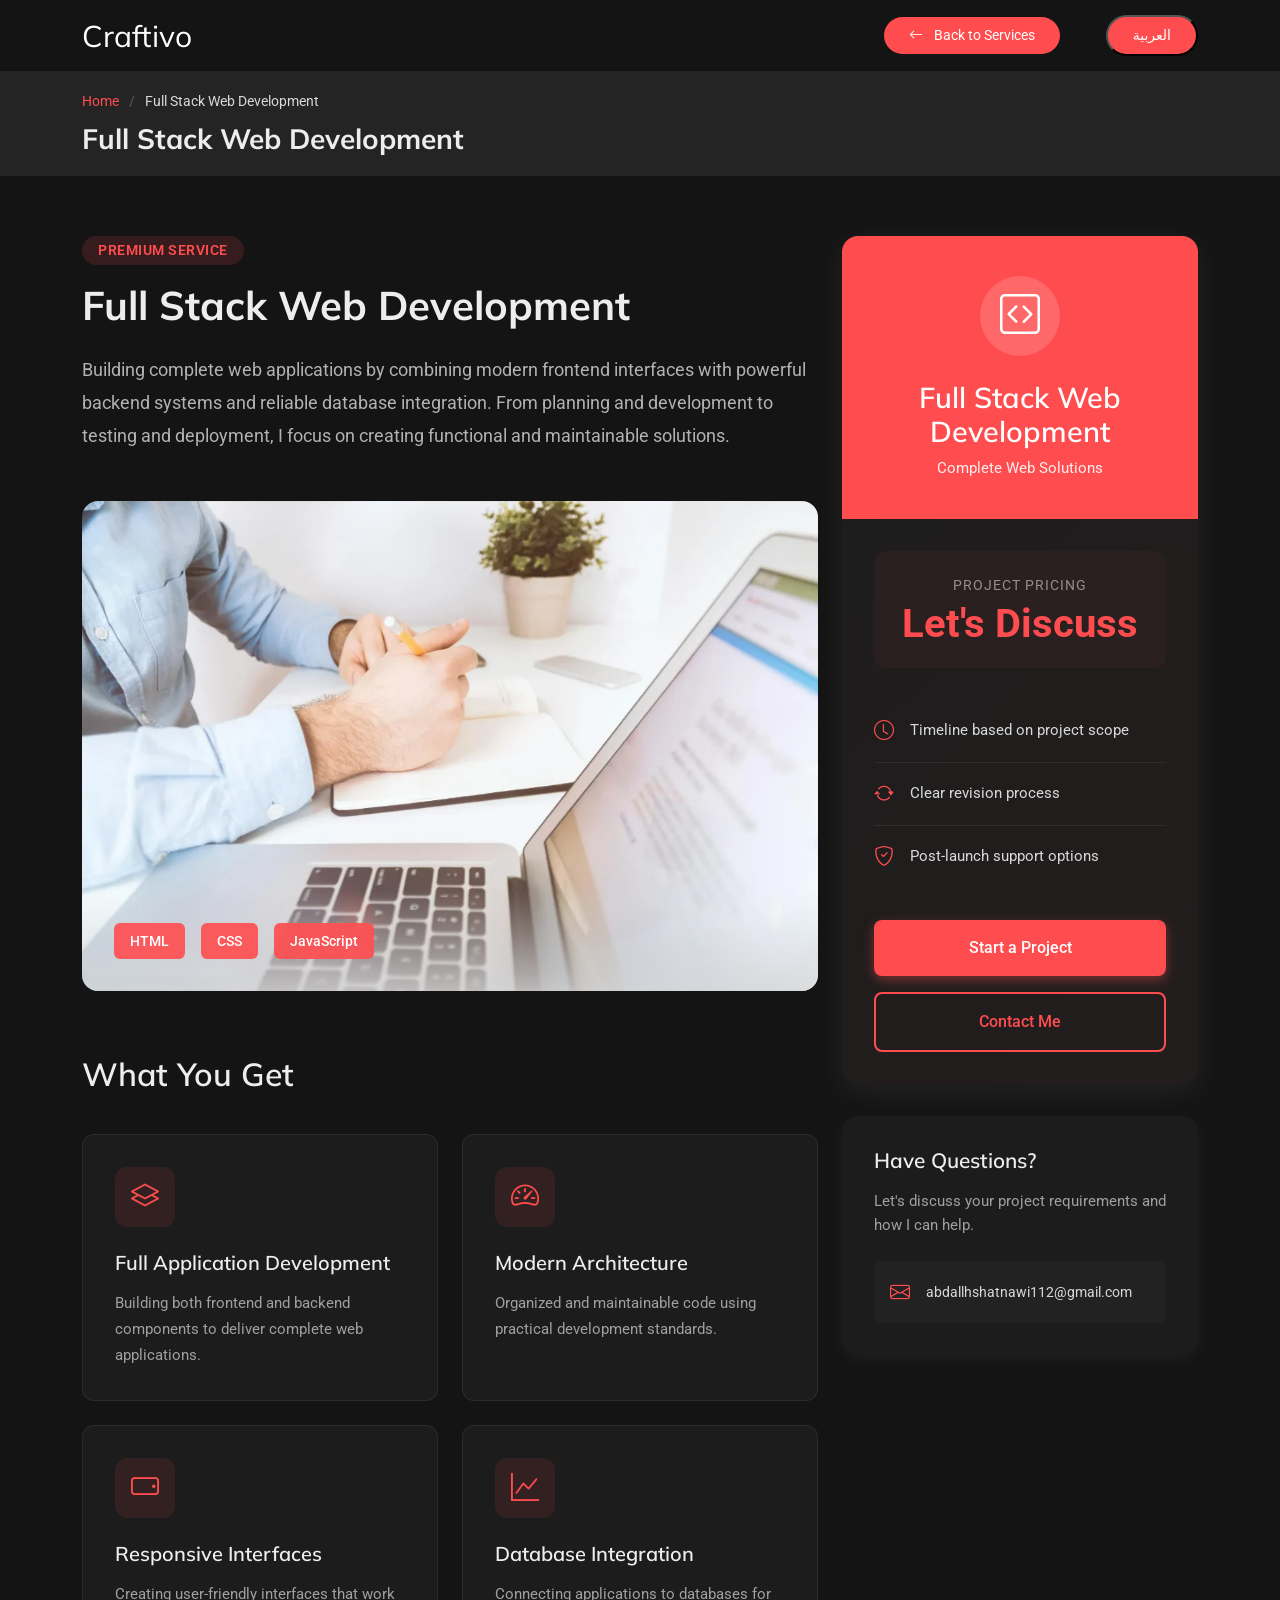
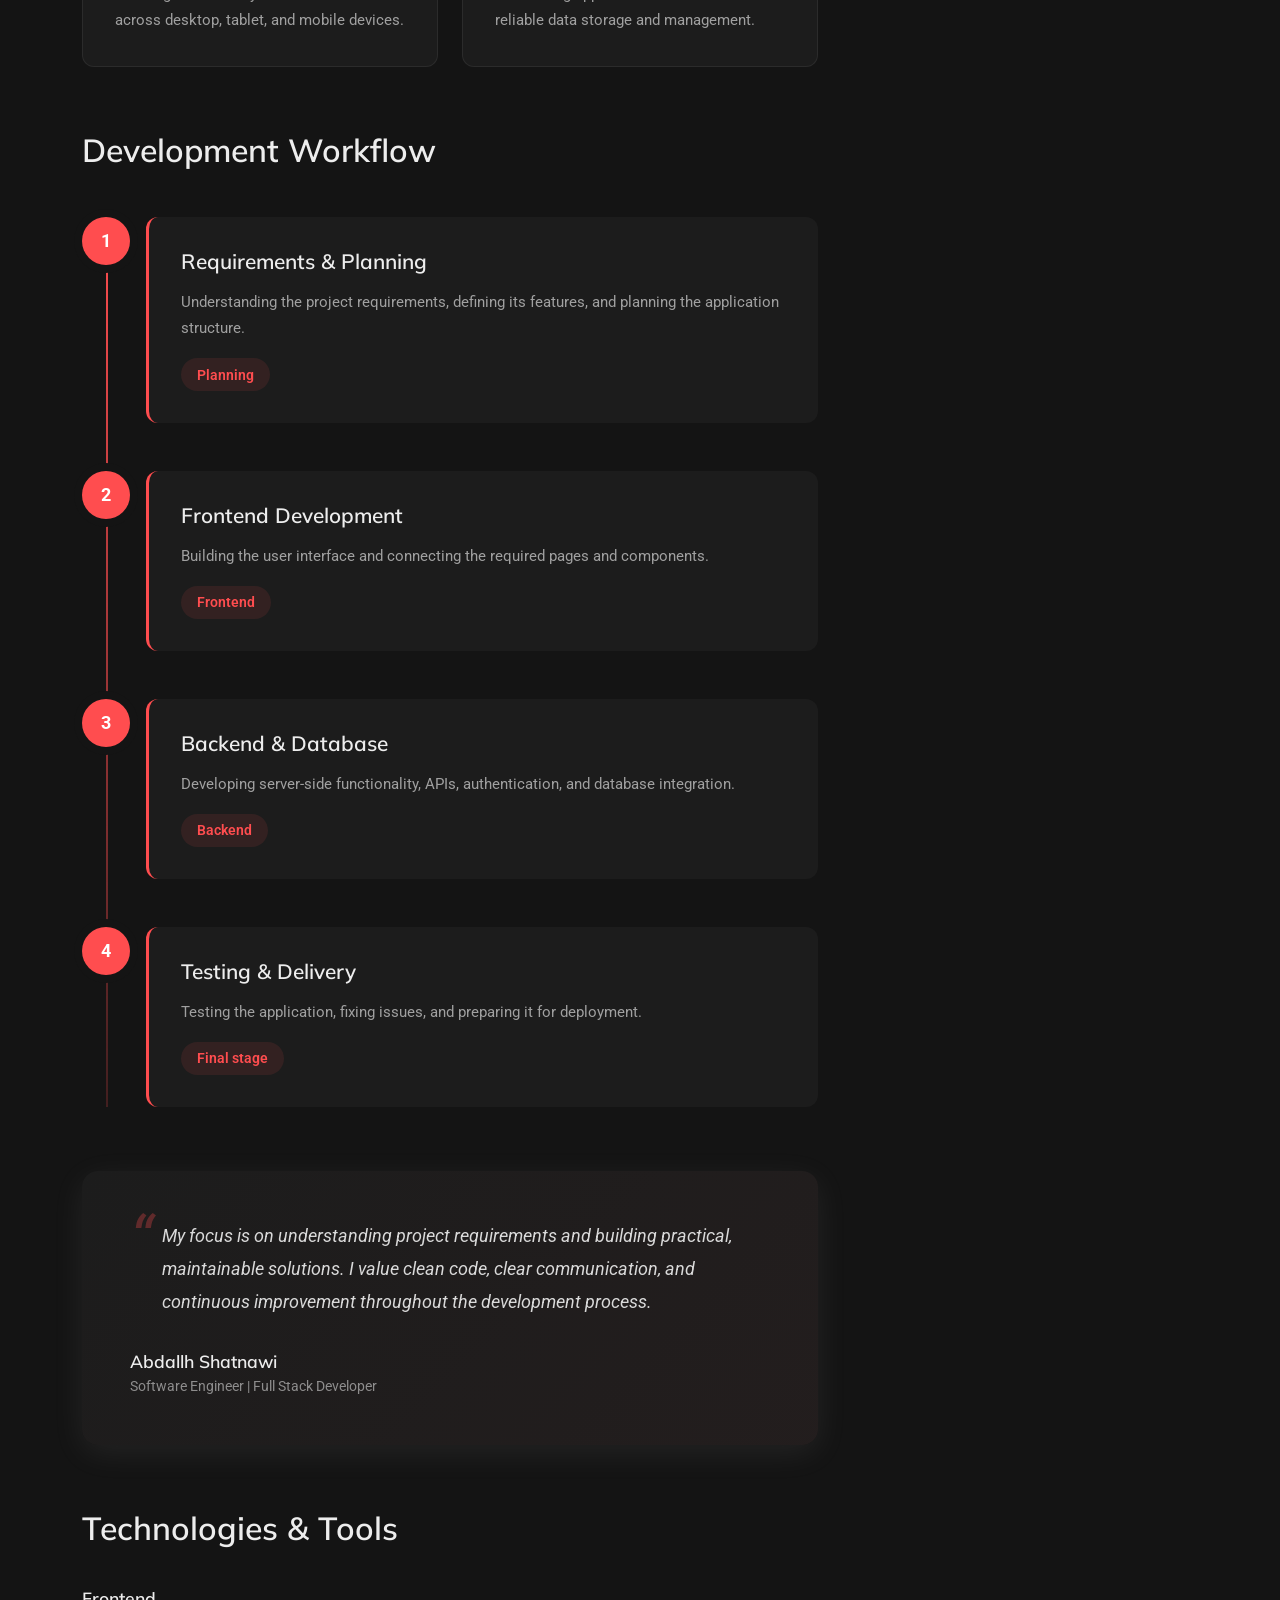
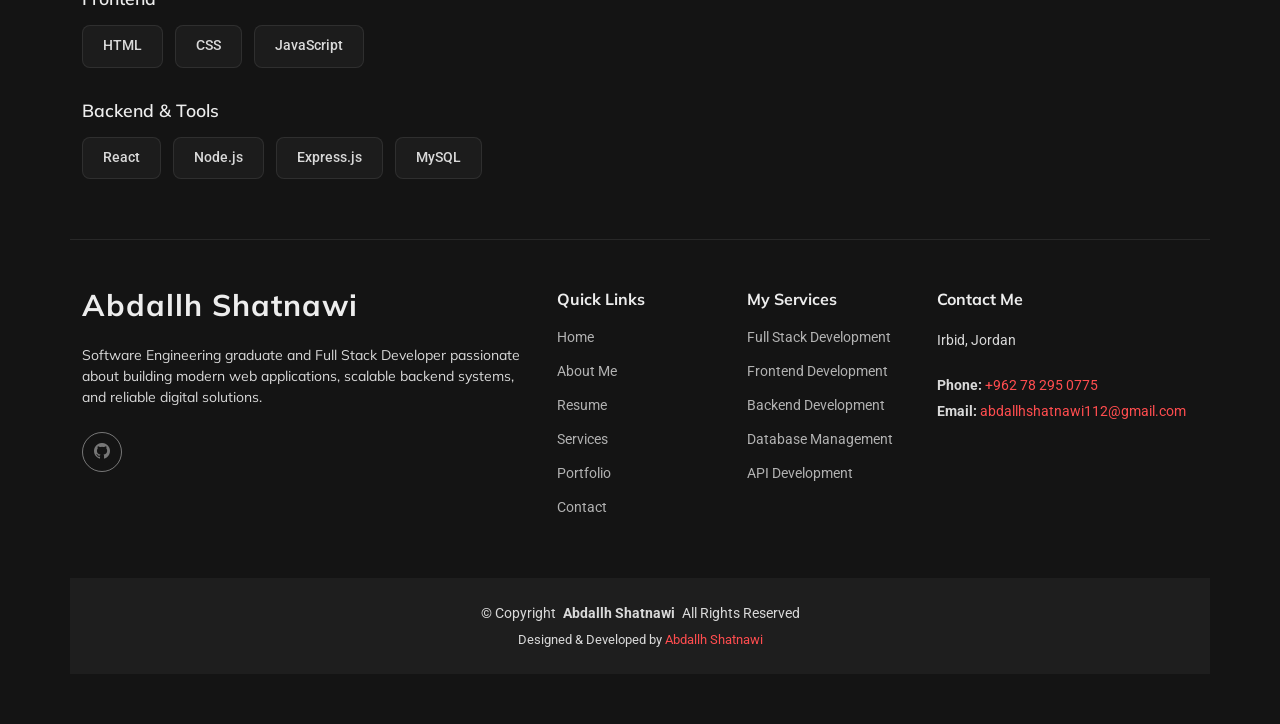
==== commit f4f2bf61: "edit" ====
--- a/service-details.html
+++ b/service-details.html
@@ -15,7 +15,9 @@
   <!-- Fonts -->
   <link href="https://fonts.googleapis.com" rel="preconnect">
   <link href="https://fonts.gstatic.com" rel="preconnect" crossorigin>
-  <link href="https://fonts.googleapis.com/css2?family=Roboto:ital,wght@0,100;0,300;0,400;0,500;0,700;0,900;1,100;1,300;1,400;1,500;1,700;1,900&family=Raleway:ital,wght@0,100;0,200;0,300;0,400;0,500;0,600;0,700;0,800;0,900;1,100;1,200;1,300;1,400;1,500;1,600;1,700;1,800;1,900&family=Mulish:ital,wght@0,200;0,300;0,400;0,500;0,600;0,700;0,800;0,900;1,200;1,300;1,400;1,500;1,600;1,700;1,800;1,900&display=swap" rel="stylesheet">
+  <link
+    href="https://fonts.googleapis.com/css2?family=Roboto:ital,wght@0,100;0,300;0,400;0,500;0,700;0,900;1,100;1,300;1,400;1,500;1,700;1,900&family=Raleway:ital,wght@0,100;0,200;0,300;0,400;0,500;0,600;0,700;0,800;0,900;1,100;1,200;1,300;1,400;1,500;1,600;1,700;1,800;1,900&family=Mulish:ital,wght@0,200;0,300;0,400;0,500;0,600;0,700;0,800;0,900;1,200;1,300;1,400;1,500;1,600;1,700;1,800;1,900&display=swap"
+    rel="stylesheet">
 
   <!-- Vendor CSS Files -->
   <link href="assets/vendor/bootstrap/css/bootstrap.min.css" rel="stylesheet">
@@ -26,6 +28,7 @@
 
   <!-- Main CSS File -->
   <link href="assets/css/main.css" rel="stylesheet">
+  <link href="assets/css/language.css" rel="stylesheet">
 
   <!-- =======================================================
   * Template Name: Craftivo
@@ -39,44 +42,24 @@
 <body class="service-details-page">
 
   <header id="header" class="header d-flex align-items-center sticky-top">
-    <div class="container-fluid container-xl position-relative d-flex align-items-center">
-
-      <a href="index.html" class="logo d-flex align-items-center me-auto">
-        <!-- Uncomment the line below if you also wish to use an image logo -->
-        <!-- <img src="assets/img/logo.webp" alt=""> -->
+    <div class="container-fluid container-xl d-flex align-items-center justify-content-between">
+
+      <a href="index.html" class="logo d-flex align-items-center">
         <h1 class="sitename">Craftivo</h1>
       </a>
 
-      <nav id="navmenu" class="navmenu">
-        <ul>
-          <li><a href="#hero">Home</a></li>
-          <li><a href="#about">About</a></li>
-          <li><a href="#resume">Resume</a></li>
-          <li><a href="#services">Services</a></li>
-          <li><a href="#portfolio">Portfolio</a></li>
-          <li class="dropdown"><a href="#"><span>Dropdown</span> <i class="bi bi-chevron-down toggle-dropdown"></i></a>
-            <ul>
-              <li><a href="#">Dropdown 1</a></li>
-              <li class="dropdown"><a href="#"><span>Deep Dropdown</span> <i class="bi bi-chevron-down toggle-dropdown"></i></a>
-                <ul>
-                  <li><a href="#">Deep Dropdown 1</a></li>
-                  <li><a href="#">Deep Dropdown 2</a></li>
-                  <li><a href="#">Deep Dropdown 3</a></li>
-                  <li><a href="#">Deep Dropdown 4</a></li>
-                  <li><a href="#">Deep Dropdown 5</a></li>
-                </ul>
-              </li>
-              <li><a href="#">Dropdown 2</a></li>
-              <li><a href="#">Dropdown 3</a></li>
-              <li><a href="#">Dropdown 4</a></li>
-            </ul>
-          </li>
-          <li><a href="#contact">Contact</a></li>
-        </ul>
-        <i class="mobile-nav-toggle d-xl-none bi bi-list"></i>
-      </nav>
-
-      <a class="btn-getstarted" href="#about">Get Started</a>
+      <div class="d-flex align-items-center gap-3">
+        <a href="index.html#services" class="btn-getstarted">
+          <i class="bi bi-arrow-left me-2"></i>
+          <span data-en="Back to Services" data-ar="العودة إلى الخدمات">
+            Back to Services
+          </span>
+        </a>
+
+        <button id="language-toggle" class="btn-getstarted language-toggle" type="button">
+          العربية
+        </button>
+      </div>
 
     </div>
   </header>
@@ -167,7 +150,9 @@
                 <span class="badge">Premium Service</span>
                 <h2>Professional Web Development That Drives Results</h2>
               </div>
-              <p class="lead-text">Transform your digital presence with custom web solutions built to perform. I specialize in creating high-performance websites that combine stunning design with powerful functionality, delivering exceptional user experiences that convert visitors into customers.</p>
+              <p class="lead-text">Transform your digital presence with custom web solutions built to perform. I
+                specialize in creating high-performance websites that combine stunning design with powerful
+                functionality, delivering exceptional user experiences that convert visitors into customers.</p>
             </div>
 
             <div class="service-image-showcase" data-aos="zoom-in" data-aos-delay="300">
@@ -190,7 +175,8 @@
                       <i class="bi bi-layers"></i>
                     </div>
                     <h4>Modern Architecture</h4>
-                    <p>Scalable, maintainable code structure using the latest web technologies and best practices for long-term success.</p>
+                    <p>Scalable, maintainable code structure using the latest web technologies and best practices for
+                      long-term success.</p>
                   </div>
                 </div>
                 <div class="col-md-6">
@@ -199,7 +185,8 @@
                       <i class="bi bi-speedometer2"></i>
                     </div>
                     <h4>Lightning Fast</h4>
-                    <p>Optimized performance with lazy loading, code splitting, and CDN integration for instant page loads.</p>
+                    <p>Optimized performance with lazy loading, code splitting, and CDN integration for instant page
+                      loads.</p>
                   </div>
                 </div>
                 <div class="col-md-6">
@@ -208,7 +195,8 @@
                       <i class="bi bi-phone-landscape"></i>
                     </div>
                     <h4>Responsive Design</h4>
-                    <p>Pixel-perfect layouts that adapt seamlessly across all devices, from mobile phones to large desktop screens.</p>
+                    <p>Pixel-perfect layouts that adapt seamlessly across all devices, from mobile phones to large
+                      desktop screens.</p>
                   </div>
                 </div>
                 <div class="col-md-6">
@@ -217,7 +205,8 @@
                       <i class="bi bi-graph-up"></i>
                     </div>
                     <h4>SEO Optimized</h4>
-                    <p>Search engine friendly structure with semantic HTML, meta tags, and performance optimizations built in.</p>
+                    <p>Search engine friendly structure with semantic HTML, meta tags, and performance optimizations
+                      built in.</p>
                   </div>
                 </div>
               </div>
@@ -230,7 +219,8 @@
                   <div class="timeline-marker">1</div>
                   <div class="timeline-content">
                     <h4>Strategy &amp; Planning</h4>
-                    <p>Duis aute irure dolor in reprehenderit in voluptate velit esse cillum dolore eu fugiat nulla pariatur. Excepteur sint occaecat cupidatat non proident.</p>
+                    <p>Duis aute irure dolor in reprehenderit in voluptate velit esse cillum dolore eu fugiat nulla
+                      pariatur. Excepteur sint occaecat cupidatat non proident.</p>
                     <span class="duration">1 week</span>
                   </div>
                 </div>
@@ -238,7 +228,8 @@
                   <div class="timeline-marker">2</div>
                   <div class="timeline-content">
                     <h4>Design &amp; Prototyping</h4>
-                    <p>Sed ut perspiciatis unde omnis iste natus error sit voluptatem accusantium doloremque laudantium, totam rem aperiam eaque ipsa quae.</p>
+                    <p>Sed ut perspiciatis unde omnis iste natus error sit voluptatem accusantium doloremque laudantium,
+                      totam rem aperiam eaque ipsa quae.</p>
                     <span class="duration">1-2 weeks</span>
                   </div>
                 </div>
@@ -246,7 +237,8 @@
                   <div class="timeline-marker">3</div>
                   <div class="timeline-content">
                     <h4>Development &amp; Testing</h4>
-                    <p>At vero eos et accusamus et iusto odio dignissimos ducimus qui blanditiis praesentium voluptatum deleniti atque corrupti quos dolores.</p>
+                    <p>At vero eos et accusamus et iusto odio dignissimos ducimus qui blanditiis praesentium voluptatum
+                      deleniti atque corrupti quos dolores.</p>
                     <span class="duration">2-3 weeks</span>
                   </div>
                 </div>
@@ -254,7 +246,8 @@
                   <div class="timeline-marker">4</div>
                   <div class="timeline-content">
                     <h4>Launch &amp; Optimization</h4>
-                    <p>Quis autem vel eum iure reprehenderit qui in ea voluptate velit esse quam nihil molestiae consequatur vel illum qui dolorem.</p>
+                    <p>Quis autem vel eum iure reprehenderit qui in ea voluptate velit esse quam nihil molestiae
+                      consequatur vel illum qui dolorem.</p>
                     <span class="duration">1 week</span>
                   </div>
                 </div>
@@ -271,7 +264,9 @@
                   <i class="bi bi-star-fill"></i>
                 </div>
                 <blockquote>
-                  "Nemo enim ipsam voluptatem quia voluptas sit aspernatur aut odit aut fugit, sed quia consequuntur magni dolores eos qui ratione voluptatem sequi nesciunt. Exceptional work and outstanding communication throughout."
+                  "Nemo enim ipsam voluptatem quia voluptas sit aspernatur aut odit aut fugit, sed quia consequuntur
+                  magni dolores eos qui ratione voluptatem sequi nesciunt. Exceptional work and outstanding
+                  communication throughout."
                 </blockquote>
                 <div class="client-info">
                   <img src="assets/img/person/person-m-5.webp" alt="Michael Chen" class="client-avatar">
@@ -328,72 +323,102 @@
 
   </main>
 
+  <!-- Footer -->
   <footer id="footer" class="footer">
 
     <div class="container footer-top">
       <div class="row gy-4">
+
         <div class="col-lg-5 col-md-12 footer-about">
           <a href="index.html" class="logo d-flex align-items-center">
-            <span class="sitename">Craftivo</span>
+            <span class="sitename">Abdallh Shatnawi</span>
           </a>
-          <p>Cras fermentum odio eu feugiat lide par naso tierra. Justo eget nada terra videa magna derita valies darta donna mare fermentum iaculis eu non diam phasellus.</p>
+
+          <p>
+            Software Engineering graduate and Full Stack Developer
+            passionate about building modern web applications,
+            scalable backend systems, and reliable digital solutions.
+          </p>
+
           <div class="social-links d-flex mt-4">
-            <a href=""><i class="bi bi-twitter-x"></i></a>
-            <a href=""><i class="bi bi-facebook"></i></a>
-            <a href=""><i class="bi bi-instagram"></i></a>
-            <a href=""><i class="bi bi-linkedin"></i></a>
+            <a href="https://github.com/Engabdallh" target="_blank" rel="noopener noreferrer" aria-label="GitHub">
+              <i class="bi bi-github"></i>
+            </a>
           </div>
         </div>
 
+
         <div class="col-lg-2 col-6 footer-links">
-          <h4>Useful Links</h4>
+          <h4>Quick Links</h4>
           <ul>
-            <li><a href="#">Home</a></li>
-            <li><a href="#">About us</a></li>
-            <li><a href="#">Services</a></li>
-            <li><a href="#">Terms of service</a></li>
-            <li><a href="#">Privacy policy</a></li>
+            <li><a href="#hero">Home</a></li>
+            <li><a href="#about">About Me</a></li>
+            <li><a href="#resume">Resume</a></li>
+            <li><a href="#services">Services</a></li>
+            <li><a href="#portfolio">Portfolio</a></li>
+            <li><a href="#contact">Contact</a></li>
           </ul>
         </div>
 
+
         <div class="col-lg-2 col-6 footer-links">
-          <h4>Our Services</h4>
+          <h4>My Services</h4>
           <ul>
-            <li><a href="#">Web Design</a></li>
-            <li><a href="#">Web Development</a></li>
-            <li><a href="#">Product Management</a></li>
-            <li><a href="#">Marketing</a></li>
-            <li><a href="#">Graphic Design</a></li>
+            <li><a href="service-details.html?service=fullstack">Full Stack Development</a></li>
+            <li><a href="service-details.html?service=frontend">Frontend Development</a></li>
+            <li><a href="service-details.html?service=backend">Backend Development</a></li>
+            <li><a href="service-details.html?service=database">Database Management</a></li>
+            <li><a href="service-details.html?service=api">API Development</a></li>
           </ul>
         </div>
 
+
         <div class="col-lg-3 col-md-12 footer-contact text-center text-md-start">
-          <h4>Contact Us</h4>
-          <p>A108 Adam Street</p>
-          <p>New York, NY 535022</p>
-          <p>United States</p>
-          <p class="mt-4"><strong>Phone:</strong> <span>+1 5589 55488 55</span></p>
-          <p><strong>Email:</strong> <span>info@example.com</span></p>
+          <h4>Contact Me</h4>
+
+          <p>Irbid, Jordan</p>
+
+          <p class="mt-4">
+            <strong>Phone:</strong>
+            <span>
+              <a href="tel:+962782950775">+962 78 295 0775</a>
+            </span>
+          </p>
+
+          <p>
+            <strong>Email:</strong>
+            <span>
+              <a href="mailto:abdallhshatnawi112@gmail.com">
+                abdallhshatnawi112@gmail.com
+              </a>
+            </span>
+          </p>
         </div>
 
       </div>
     </div>
 
+
     <div class="container copyright text-center mt-4">
-      <p>© <span>Copyright</span> <strong class="px-1 sitename">Craftivo</strong> <span>All Rights Reserved</span></p>
+      <p>
+        © <span>Copyright</span>
+        <strong class="px-1 sitename">Abdallh Shatnawi</strong>
+        <span>All Rights Reserved</span>
+      </p>
+
       <div class="credits">
-        <!-- All the links in the footer should remain intact. -->
-        <!-- You can delete the links only if you've purchased the pro version. -->
-        <!-- Licensing information: https://bootstrapmade.com/license/ -->
-        <!-- Purchase the pro version with working PHP/AJAX contact form: [buy-url] -->
-        Designed by <a href="https://bootstrapmade.com/">BootstrapMade</a>
+        Designed &amp; Developed by
+        <a href="https://github.com/Engabdallh" target="_blank" rel="noopener noreferrer">
+          Abdallh Shatnawi
+        </a>
       </div>
     </div>
 
   </footer>
 
   <!-- Scroll Top -->
-  <a href="#" id="scroll-top" class="scroll-top d-flex align-items-center justify-content-center"><i class="bi bi-arrow-up-short"></i></a>
+  <a href="#" id="scroll-top" class="scroll-top d-flex align-items-center justify-content-center"><i
+      class="bi bi-arrow-up-short"></i></a>
 
   <!-- Preloader -->
   <div id="preloader"></div>
@@ -412,6 +437,11 @@
   <!-- Main JS File -->
   <script src="assets/js/main.js"></script>
 
+  <!-- Dynamic Service Details -->
+  <script src="assets/js/service-details.js"></script>
+
+  <script src="assets/js/language.js"></script>
+
 </body>
 
 </html>
--- a/assets/css/language.css
+++ b/assets/css/language.css
@@ -0,0 +1,220 @@
+
+/* Arabic Language Support */
+
+@import url('https://fonts.googleapis.com/css2?family=Cairo:wght@400;500;600;700;800&display=swap');
+
+/* General RTL */
+html[dir="rtl"] body {
+  direction: rtl;
+  text-align: right;
+  font-family: "Cairo", sans-serif;
+}
+
+html[dir="rtl"] h1,
+html[dir="rtl"] h2,
+html[dir="rtl"] h3,
+html[dir="rtl"] h4,
+html[dir="rtl"] h5,
+html[dir="rtl"] h6,
+html[dir="rtl"] button,
+html[dir="rtl"] input,
+html[dir="rtl"] textarea {
+  font-family: "Cairo", sans-serif;
+}
+
+/* Navigation */
+html[dir="rtl"] .navmenu ul {
+  direction: rtl;
+}
+
+html[dir="rtl"] .navmenu .dropdown ul {
+  right: 0;
+  left: auto;
+}
+
+html[dir="rtl"] .mobile-nav-active .mobile-nav-toggle {
+  right: auto;
+  left: 15px;
+}
+
+/* Sections */
+html[dir="rtl"] .section-title,
+html[dir="rtl"] .hero,
+html[dir="rtl"] .profile-header {
+  text-align: center;
+}
+
+/* About */
+html[dir="rtl"] .about .profile-card .profile-header .rating span {
+  margin-left: 0;
+  margin-right: 8px;
+}
+
+/* Resume Timeline */
+html[dir="rtl"] .resume .resume-item {
+  padding-left: 0;
+  padding-right: 20px;
+  border-left: 0;
+  border-right: 2px solid var(--accent-color);
+}
+
+html[dir="rtl"] .resume .resume-item::before {
+  left: auto;
+  right: -9px;
+}
+
+/* Services */
+html[dir="rtl"] .services .service-item {
+  text-align: right;
+}
+
+/* Portfolio */
+html[dir="rtl"] .portfolio .portfolio-info {
+  text-align: right;
+}
+
+/* Service Details Timeline */
+html[dir="rtl"] .service-details .workflow-section .timeline {
+  padding-left: 0;
+  padding-right: 4rem;
+}
+
+html[dir="rtl"] .service-details .workflow-section .timeline::before {
+  left: auto;
+  right: 1.5rem;
+}
+
+html[dir="rtl"] .service-details .workflow-section .timeline .timeline-item .timeline-marker {
+  left: auto;
+  right: -4rem;
+}
+
+html[dir="rtl"] .service-details .workflow-section .timeline .timeline-item .timeline-content {
+  border-left: 0;
+  border-right: 3px solid var(--accent-color);
+}
+
+html[dir="rtl"] .service-details .testimonial-section .testimonial-card blockquote {
+  padding-left: 0;
+  padding-right: 2rem;
+}
+
+html[dir="rtl"] .service-details .testimonial-section .testimonial-card blockquote::before {
+  left: auto;
+  right: 0;
+}
+
+html[dir="rtl"] .service-details .testimonial-section .testimonial-card .stars i {
+  margin-right: 0;
+  margin-left: 0.25rem;
+}
+
+/* Terms */
+html[dir="rtl"] .terms-of-service .tos-content .content-section .list-items li {
+  padding-left: 0;
+  padding-right: 25px;
+}
+
+html[dir="rtl"] .terms-of-service .tos-content .content-section .list-items li::before {
+  left: auto;
+  right: 0;
+}
+
+html[dir="rtl"] .terms-of-service .tos-content .content-section .alert-box {
+  border-left: 0;
+  border-right: 4px solid var(--accent-color);
+}
+
+html[dir="rtl"] .terms-of-service .tos-content .content-section .disclaimer-box ul li {
+  padding-left: 0;
+  padding-right: 25px;
+}
+
+html[dir="rtl"] .terms-of-service .tos-content .content-section .disclaimer-box ul li::before {
+  left: auto;
+  right: 8px;
+}
+
+/* Privacy */
+html[dir="rtl"] .privacy .policy-sidebar .policy-nav .nav-link {
+  border-left: 0;
+  border-right: 3px solid transparent;
+}
+
+html[dir="rtl"] .privacy .policy-sidebar .policy-nav .nav-link:hover,
+html[dir="rtl"] .privacy .policy-sidebar .policy-nav .nav-link.active {
+  border-right-color: var(--accent-color);
+}
+
+html[dir="rtl"] .privacy .policy-sidebar .policy-nav .nav-link:hover {
+  padding-left: 15px;
+  padding-right: 20px;
+}
+
+html[dir="rtl"] .privacy .policy-section {
+  padding-left: 0;
+  padding-right: 80px;
+}
+
+html[dir="rtl"] .privacy .policy-section .section-number {
+  left: auto;
+  right: 0;
+}
+
+html[dir="rtl"] .privacy .info-card ul li,
+html[dir="rtl"] .privacy .sharing-box ul li {
+  padding-left: 0;
+  padding-right: 25px;
+}
+
+html[dir="rtl"] .privacy .info-card ul li::before,
+html[dir="rtl"] .privacy .sharing-box ul li::before {
+  left: auto;
+  right: 0;
+}
+
+html[dir="rtl"] .privacy .sharing-box {
+  border-left: 0;
+  border-right: 4px solid var(--accent-color);
+}
+
+/* Footer */
+html[dir="rtl"] .footer .social-links a {
+  margin-right: 0;
+  margin-left: 10px;
+}
+
+html[dir="rtl"] .footer .footer-links ul i {
+  padding-right: 0;
+  padding-left: 8px;
+}
+
+/* Keep English content readable */
+html[dir="rtl"] [dir="ltr"],
+html[dir="rtl"] .email,
+html[dir="rtl"] .url {
+  direction: ltr;
+  unicode-bidi: isolate;
+  text-align: left;
+}
+
+/* Mobile */
+@media (max-width: 768px) {
+  html[dir="rtl"] .service-details .workflow-section .timeline {
+    padding-right: 3rem;
+  }
+
+  html[dir="rtl"] .service-details .workflow-section .timeline::before {
+    right: 1rem;
+  }
+
+  html[dir="rtl"] .service-details .workflow-section .timeline .timeline-item .timeline-marker {
+    right: -2.5rem;
+  }
+}
+
+@media (max-width: 991px) {
+  html[dir="rtl"] .privacy .policy-section {
+    padding-right: 0;
+  }
+}
